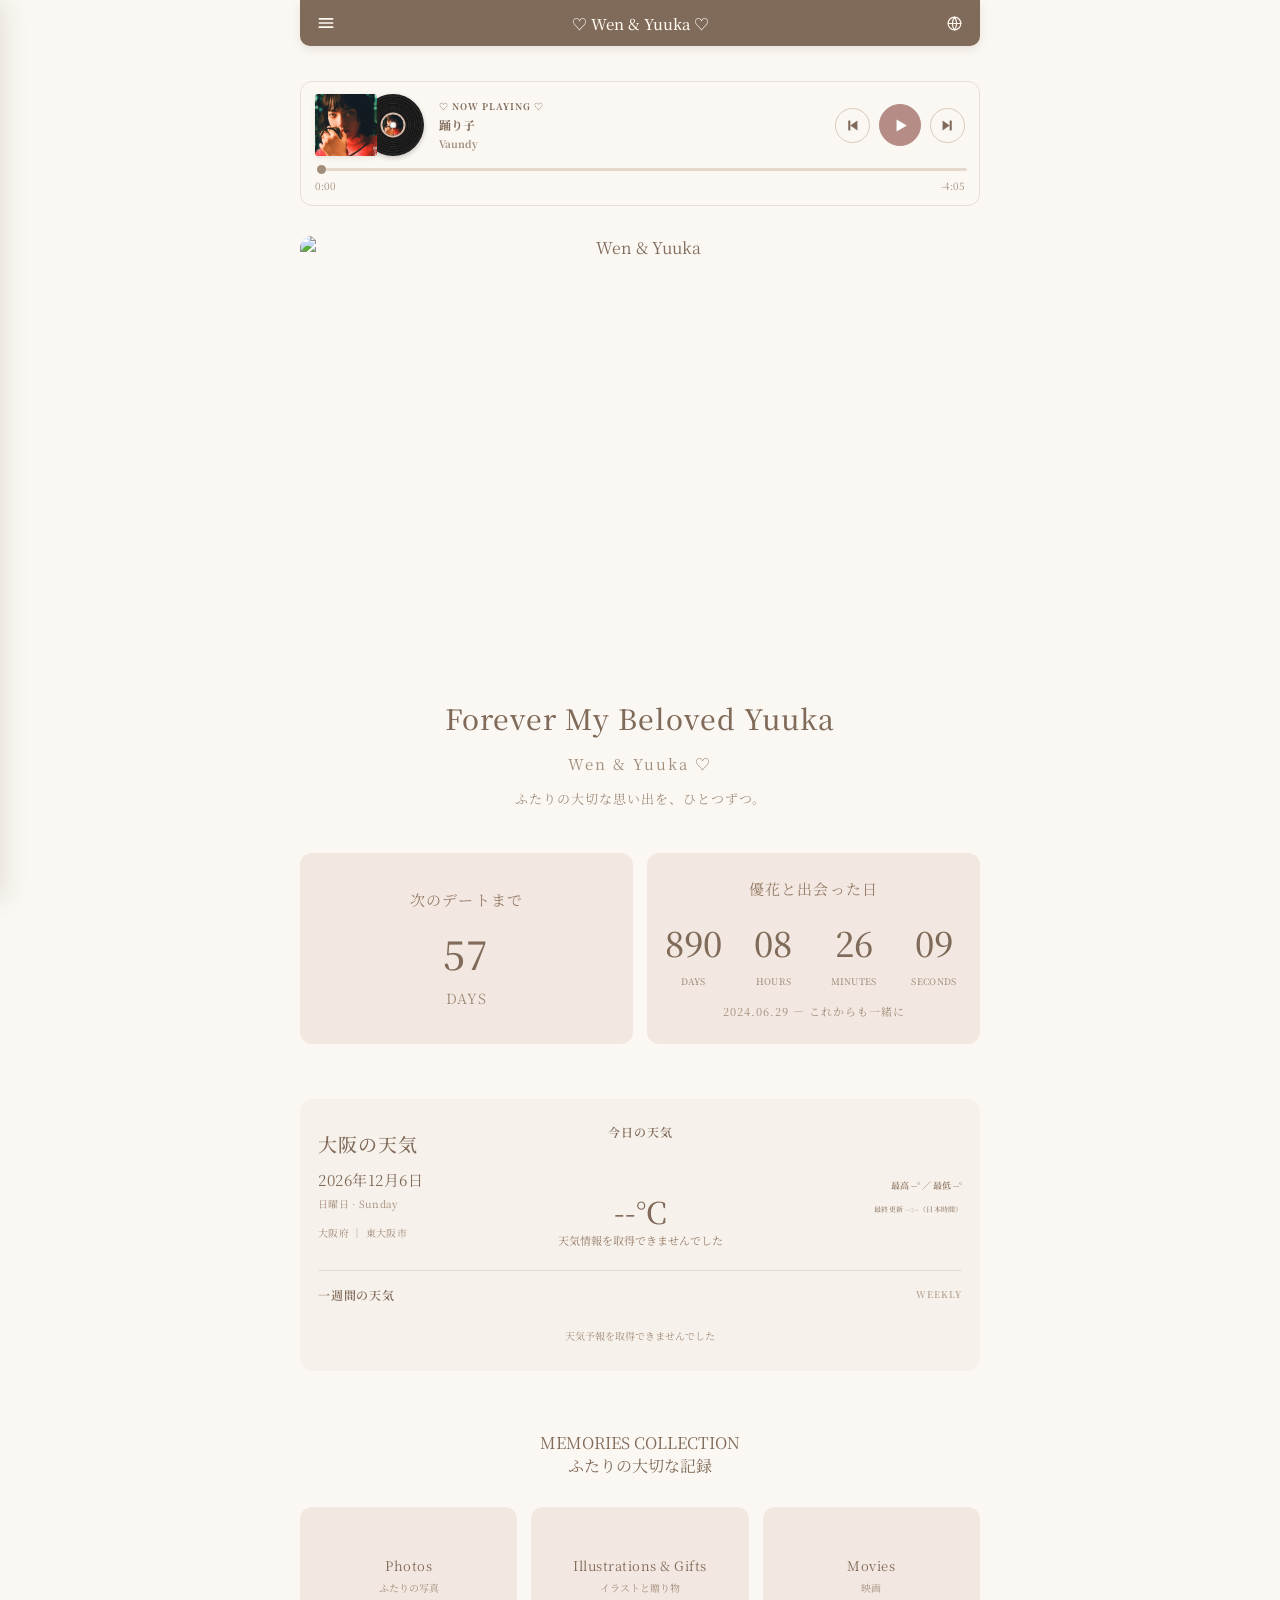
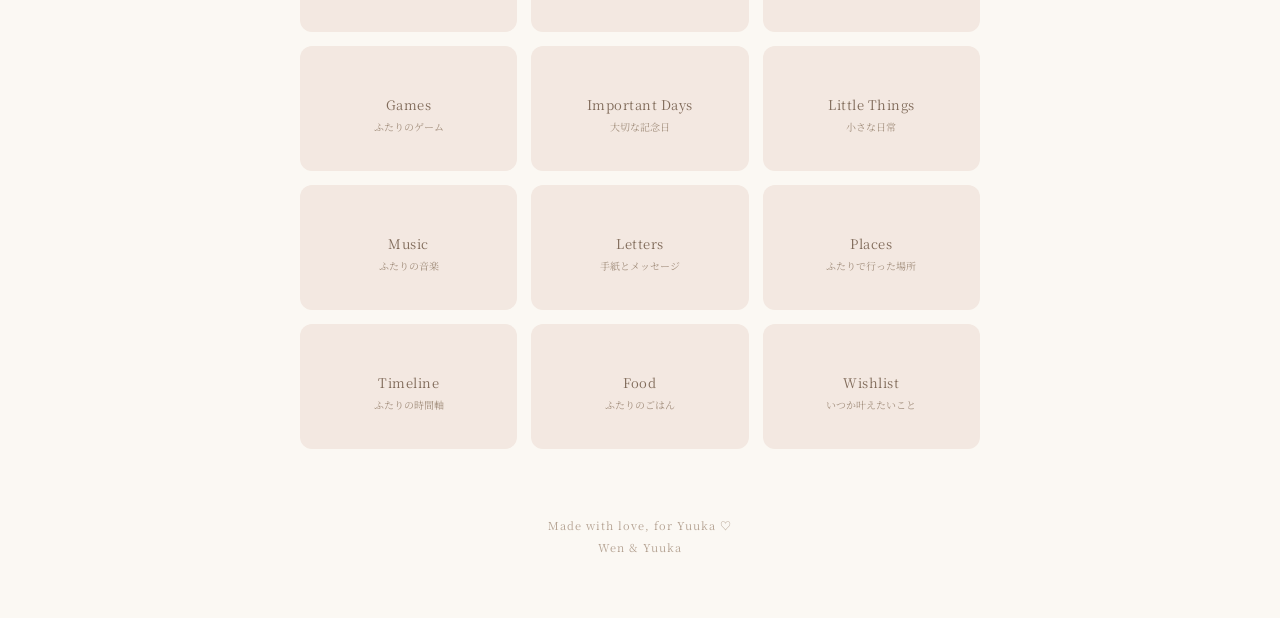
==== index.html @ 811daef7 "Update index.html" ====
<!DOCTYPE html>
<html lang="ja">
<head>
<meta charset="UTF-8">
<meta name="viewport" content="width=device-width, initial-scale=1.0">
<meta name="robots" content="noindex, nofollow">
<title>Forever My Beloved Yuuka</title>
<link rel="preconnect" href="https://fonts.googleapis.com">
<link rel="preconnect" href="https://fonts.gstatic.com" crossorigin>
<link href="https://fonts.googleapis.com/css2?family=Noto+Serif+JP:wght@400;500;600;700&display=swap" rel="stylesheet">
<script src="https://unpkg.com/lucide@latest"></script>
<link rel="stylesheet" href="css/navigation.css">
<style>
* { box-sizing: border-box; }
body {
    margin: 0;
    padding: 0 20px 60px;
    background: #FBF8F3;
    color: #806B5A;
    font-family: 'Noto Serif JP', serif;
    text-align: center;
}
.container {
    width: 100%;
    max-width: 680px;
    margin: 0 auto;
    padding-top: 66px;
}

/* 音樂播放器 */
.music-player {
    width: 100%;
    margin: 15px auto 20px;
    padding: 12px 14px;
    color: #806B5A;
    border: 1px solid #E5DED6;
    border-radius: 12px;
    background: transparent;
}
.player-main {
    display: grid;
    grid-template-columns: 108px minmax(0,1fr) auto;
    align-items: center;
    gap: 10px;
    width: 100%;
}
.player-art { position: relative; width: 108px; height: 62px; flex-shrink: 0; }
.album-cover {
    position: absolute; left: 0; top: 0; z-index: 2;
    width: 62px; height: 62px; display: block;
    object-fit: cover; border-radius: 3px;
    box-shadow: 0 2px 5px rgba(128,107,90,.15);
}
.vinyl-record {
    position: absolute; left: 46.5px; top: 0; z-index: 1;
    width: 62px; height: 62px; overflow: hidden; border-radius: 50%;
    background: radial-gradient(circle,#3A3938 0%,#171717 35%,#292827 36%,#111 39%,#292827 40%,#111 43%,#242322 44%,#101010 48%,#292827 49%,#111 53%,#242322 54%,#101010 58%,#292827 59%,#111 64%,#242322 65%,#101010 70%,#292827 71%,#111 100%);
    box-shadow: 0 2px 5px rgba(0,0,0,.2), inset 0 0 4px rgba(255,255,255,.12);
}
.vinyl-label {
    position: absolute; left: 50%; top: 50%; z-index: 2;
    width: 25px; height: 25px; transform: translate(-50%,-50%);
    border-radius: 50%; object-fit: cover; border: 2px solid #D6B9A9;
}
.vinyl-record::after {
    content: ""; position: absolute; left: 50%; top: 50%; z-index: 3;
    width: 5px; height: 5px; transform: translate(-50%,-50%);
    border-radius: 50%; background: #FBF8F3; border: 1px solid rgba(0,0,0,.3);
}
.vinyl-record.is-playing { animation: vinyl-rotate 5s linear infinite; }
@keyframes vinyl-rotate { from { transform: rotate(0); } to { transform: rotate(360deg); } }
.player-info {
    min-width: 0; margin-left: 6px; display: flex; flex-direction: column;
    justify-content: center; gap: 3px; text-align: left;
}
.now-playing { color: #806B5A; font-size: 9px; letter-spacing: 1px; font-weight: 700; white-space: nowrap; }
.song-title { color: #806B5A; font-size: 12px; font-weight: 700; white-space: nowrap; overflow: hidden; text-overflow: ellipsis; }
.song-artist { color: #A18D7B; font-size: 10px; font-weight: 700; white-space: nowrap; overflow: hidden; text-overflow: ellipsis; }
.player-controls { display: flex; justify-content: flex-end; align-items: center; gap: 9px; flex-shrink: 0; }
.player-controls button {
    width: 35px; height: 35px; display: flex; justify-content: center; align-items: center;
    padding: 0; border: 1px solid #D8C8BA; border-radius: 50%;
    background: transparent; color: #806B5A; cursor: pointer;
    transition: background .2s ease, transform .2s ease;
}
.player-controls button:hover { background: #F3E8E1; transform: scale(1.05); }
.player-controls button svg { width: 17px; height: 17px; fill: #806B5A; stroke: none; }
.player-controls .play-button { width: 42px; height: 42px; background: #B58D86; border-color: #B58D86; }
.player-controls .play-button:hover { background: #A78078; }
.player-controls .play-button svg { width: 19px; height: 19px; fill: #FFFFFF; }
.player-progress-row { display: flex; flex-direction: column; width: 100%; gap: 5px; margin: 10px 0 0; }
.progress-bar {
    order: 1; width: 100%; height: 3px; appearance: none; -webkit-appearance: none;
    background: #E5D8CC; border-radius: 10px; outline: none; cursor: pointer;
}
.progress-bar::-webkit-slider-thumb { -webkit-appearance: none; width: 9px; height: 9px; border-radius: 50%; background: #A18D7B; }
.progress-bar::-moz-range-thumb { width: 9px; height: 9px; border: 0; border-radius: 50%; background: #A18D7B; }
.player-time-row { order: 2; display: flex; justify-content: space-between; width: 100%; }
.player-time, .remaining-time { color: #A18D7B; font-size: 10px; font-variant-numeric: tabular-nums; white-space: nowrap; }

/* 首頁照片與標題 */
.cover-photo { width: 100%; aspect-ratio: 16/10; object-fit: cover; border-radius: 12px; display: block; margin: 30px auto; }
.site-title { margin: 35px 0 12px; font-size: 28px; font-weight: 500; letter-spacing: 1px; line-height: 1.6; }
.subtitle { margin: 8px 0; color: #A18D7B; font-size: 15px; letter-spacing: 2px; }
.description { margin: 15px 0 45px; color: #A18D7B; font-size: 13px; letter-spacing: 1px; }

/* 倒數 */
.countdown-grid { display: grid; grid-template-columns: repeat(2,1fr); gap: 14px; margin: 35px 0 55px; }
.countdown-card {
    display: flex; flex-direction: column; align-items: center; justify-content: center;
    padding: 25px 12px; border-radius: 12px; background: #F3E8E1; text-align: center;
}
.countdown-label { width: 100%; margin-bottom: 18px; color: #947B66; font-size: 15px; letter-spacing: 1.15px; }
.countdown-number { width: 100%; font-size: 39px; font-weight: 500; letter-spacing: 1.15px; line-height: 1.3; font-variant-numeric: tabular-nums; }
.countdown-unit { width: 100%; margin-top: 9px; color: #A18D7B; font-size: 14px; letter-spacing: 1.15px; }
.meeting-time-grid { display: grid; grid-template-columns: repeat(4,minmax(0,1fr)); width: 100%; align-items: center; justify-items: center; gap: 2px; }
.meeting-time-item { min-width: 0; width: 100%; display: flex; flex-direction: column; align-items: center; justify-content: center; }
.meeting-time-number { color: #806B5A; font-size: clamp(20px,5.5vw,34px); font-weight: 500; line-height: 1.5; font-variant-numeric: tabular-nums; white-space: nowrap; }
.meeting-time-label { margin-top: 7px; color: #A18D7B; font-size: 9px; font-weight: 500; letter-spacing: .3px; white-space: nowrap; }
.meeting-footer { margin-top: 15px; color: #A18D7B; font-size: 11px; letter-spacing: 1px; }


/* 天氣 */
.weather-section {
    margin: 45px 0 60px;
    padding: 24px 18px 18px;
    border-radius: 12px;
    background: #F7F1EB;
}

/* 三欄式配置 */
.weather-top-layout {
    display: grid;
    grid-template-columns: minmax(0, 1fr) minmax(0, 1fr) minmax(0, 1fr);
    align-items: center;
    gap: 10px;
}

/* 第一欄：日期與地點 */
.weather-info-left {
    min-width: 0;
    text-align: left;
}

.weather-info-left .section-title {
    margin-bottom: 12px;
    font-size: 19px;
    font-weight: 500;
    letter-spacing: 1px;
}

.weather-date {
    margin: 10px 0 14px;
    text-align: left;
}

#weather-date {
    color: #806B5A;
    font-size: 15px;
    letter-spacing: .5px;
    white-space: nowrap;
}

#weather-weekday {
    margin-top: 6px;
    color: #A18D7B;
    font-size: 10px;
    letter-spacing: .3px;
}

.weather-info-left .section-subtitle {
    color: #A18D7B;
    font-size: 10px;
    letter-spacing: .3px;
    white-space: nowrap;
}

/* 第二欄：今日天氣 */
.weather-info-right {
    min-width: 0;
    display: flex;
    flex-direction: column;
    align-items: center;
    justify-content: center;
    text-align: center;
}

.weather-today-label {
    font-weight: 600;
    width: 100%;
    margin-bottom: 10px;
    color: #806B5A;
    font-size: 12px;
    letter-spacing: 1px;
    text-align: center;
}

/* 天氣圖示、溫度、描述垂直排列 */
.weather-main {
    width: 100%;
    display: flex;
    flex-direction: column;
    align-items: center;
    justify-content: center;
    gap: 5px;
}

.weather-main-icon {
    width: 38px;
    height: 38px;
    display: flex;
    align-items: center;
    justify-content: center;
    color: #947B66;
    flex-shrink: 0;
}

.weather-main-icon svg {
    width: 34px;
    height: 34px;
    stroke-width: 1.35;
}

.weather-main-info {
    min-width: 0;
    display: flex;
    flex-direction: column;
    align-items: center;
    justify-content: center;
    gap: 3px;
    text-align: center;
}

.weather-temperature {
    color: #806B5A;
    font-size: 30px;
    line-height: 1.2;
    font-weight: 500;
    font-variant-numeric: tabular-nums;
    text-align: center;
}

.weather-description {
    margin-top: 0;
    color: #947B66;
    font-size: 11px;
    text-align: center;
}

/* 第三欄：詳細資訊 */
.weather-info-third {
    min-width: 0;
    display: flex;
    flex-direction: column;
    align-items: flex-end;
    justify-content: center;
    gap: 8px;
    text-align: right;
}

.weather-details {
    width: 100%;
    display: flex;
    flex-direction: column;
    align-items: flex-end;
    gap: 6px;
    color: #947B66;
    font-size: 9px;
    font-weight: 600;
    line-height: 1.5;
    text-align: right;
    white-space: nowrap;
}

#weather-range {
    margin-top: 4px;
}

/* 更新時間 */
.weather-updated {
    width: 100%;
    margin-top: 3px;
    color: #A18D7B;
    font-size: 7px;
    font-weight: 600;
    letter-spacing: .1px;
    text-align: right;
    white-space: nowrap;
}

/* 一週天氣 */
.weekly-weather {
    margin-top: 22px;
    padding-top: 15px;
    border-top: 1px solid rgba(161,141,123,.22);
}

.weekly-weather-heading {
    font-weight: 600;
    display: flex;
    justify-content: space-between;
    align-items: center;
    margin-bottom: 15px;
    color: #806B5A;
    font-size: 12px;
    letter-spacing: .8px;
}

.weekly-weather-en {
    color: #B5A393;
    font-size: 9px;
    letter-spacing: 1px;
}

.weekly-weather-list {
    display: grid;
    grid-template-columns: repeat(7,minmax(0,1fr));
    gap: 3px;
    width: 100%;
}

.weekly-day {
    min-width: 0;
    display: flex;
    flex-direction: column;
    align-items: center;
    gap: 7px;
}

.weekly-day-date {
    color: #806B5A;
    font-size: 10px;
    font-weight: 500;
    font-variant-numeric: tabular-nums;
    white-space: nowrap;
}

.weekly-day-name {
    color: #A18D7B;
    font-size: 9px;
    white-space: nowrap;
}

.weekly-day-icon {
    height: 21px;
    display: flex;
    align-items: center;
    justify-content: center;
    color: #947B66;
}

.weekly-day-icon svg {
    width: 18px;
    height: 18px;
    stroke-width: 1.35;
}

.weekly-day-max {
    color: #806B5A;
    font-size: 10px;
    font-weight: 600;
    font-variant-numeric: tabular-nums;
}

.weekly-day-min {
    color: #A18D7B;
    font-size: 10px;
    font-variant-numeric: tabular-nums;
}

.weekly-day-rain {
    color: #A18D7B;
    font-size: 9px;
}

.weekly-loading {
    grid-column: 1/-1;
    padding: 10px 0;
    color: #A18D7B;
    font-size: 10px;
    text-align: center;
}

/* 手機版 */
@media (max-width: 480px) {

    .weather-section {
        padding: 22px 12px 17px;
    }

    .weather-top-layout {
        grid-template-columns: 1fr 1fr;
        gap: 6px;
    }

    .weather-info-left .section-title {
        font-size: 16px;
        letter-spacing: .5px;
    }

    #weather-date {
        font-size: 13px;
    }

    #weather-weekday {
        font-size: 9px;
    }

    .weather-info-left .section-subtitle {
        font-size: 9px;
        letter-spacing: 0;
    }

    .weather-today-label {
        font-size: 11px;
    }

    .weather-main-icon {
        width: 34px;
        height: 34px;
    }

    .weather-main-icon svg {
        width: 32px;
        height: 32px;
    }

    .weather-temperature {
        font-size: 26px;
    }

    .weather-description {
        font-size: 10px;
    }

    .weather-details {
        gap: 5px;
        font-size: 9px;
    }

    .weather-updated {
        font-size: 7px;
    }

    .weekly-weather-list {
        gap: 1px;
    }

    .weekly-day {
        gap: 7px;
    }

    .weekly-day-date {
        font-size: 9px;
    }

    .weekly-day-name {
        font-size: 8px;
    }

    .weekly-day-icon svg {
        width: 16px;
        height: 16px;
    }

    .weekly-day-max,
    .weekly-day-min {
        font-size: 9px;
    }

    .weekly-day-rain {
        font-size: 8px;
    }
}

    
/* 回憶分類 */
.memories-section { margin-top: 60px; }
.memories-grid { display: grid; grid-template-columns: repeat(3,1fr); gap: 14px; margin-top: 30px; }
.memory-card {
    min-height: 125px; padding: 20px 8px; display: flex; flex-direction: column;
    align-items: center; justify-content: center; gap: 12px;
    border-radius: 12px; background: #F3E8E1; color: #806B5A;
    text-decoration: none; transition: transform .25s ease, background .25s ease;
}
.memory-card:hover { transform: translateY(-4px); background: #EDE0D7; }
.memory-card svg { width: 25px; height: 25px; color: #947B66; stroke-width: 1.3; }
.memory-name { font-size: 13px; letter-spacing: .5px; }
.memory-japanese { margin-top: -7px; color: #A18D7B; font-size: 10px; }
footer { margin-top: 65px; color: #B5A393; font-size: 11px; letter-spacing: 1px; line-height: 2; }

/* 手機版 */
@media (max-width: 480px) {
    body { padding: 0 15px 45px; }
    .music-player { padding: 10px 9px; }
    .player-main { grid-template-columns: 84px minmax(0,1fr) auto; gap: 6px; }
    .player-art { width: 87.5px; height: 50px; }
    .player-info { margin-left: 6px; }
    .album-cover { width: 50px; height: 50px; }
    .vinyl-record { width: 50px; height: 50px; left: 37.5px; }
    .vinyl-label { width: 21px; height: 21px; }
    .vinyl-record::after { width: 4px; height: 4px; }
    .now-playing { font-size: 8px; letter-spacing: .6px; }
    .song-title { font-size: 11px; }
    .song-artist { font-size: 9px; }
    .player-controls { gap: 6px; }
    .player-controls button { width: 31px; height: 31px; }
    .player-controls button svg { width: 15px; height: 15px; }
    .player-controls .play-button { width: 37px; height: 37px; }
    .player-controls .play-button svg { width: 17px; height: 17px; }
    .cover-photo { margin-top: 20px; }
    .site-title { font-size: 23px; }
    .countdown-grid { gap: 10px; }
    .countdown-card { padding: 22px 8px; }
    .countdown-label { font-size: 15px; margin-bottom: 18px; }
    .countdown-number { font-size: 32px; }
    .countdown-unit { margin-top: 9px; font-size: 14px; }
    .meeting-time-number { font-size: clamp(19px,5.5vw,26px); }
    .meeting-time-label { font-size: 8px; }
    .memories-grid { grid-template-columns: repeat(2,1fr); gap: 12px; }
    .memory-card { min-height: 118px; }
    .weather-section { padding: 22px 12px 17px; }
    .weather-current { gap: 6px; }
    .weather-main { gap: 8px; }
    .weather-main-icon { width: 34px; height: 34px; }
    .weather-main-icon svg { width: 32px; height: 32px; }
    .weather-temperature { font-size: 26px; }
    .weather-description { font-size: 10px; }
    .weather-details { gap: 5px; font-size: 9px; }
    .weekly-weather-list { gap: 1px; }
    .weekly-day { gap: 7px; }
    .weekly-day-date { font-size: 9px; }
    .weekly-day-name { font-size: 8px; }
    .weekly-day-icon svg { width: 16px; height: 16px; }
    .weekly-day-max, .weekly-day-min { font-size: 9px; }
    .weekly-day-rain { font-size: 8px; }
}
@media (min-width: 600px) {
    .meeting-time-grid { column-gap: 12px; }
    .meeting-time-number { font-size: 34px; }
}
/* 首頁：縮小 HOME 與 MEMORIES 之間的距離 */
.home-section {
    margin-bottom: 0 !important;
}

/* 手機版天氣：上方兩欄、下方兩欄 */
@media (max-width: 480px) {

    /* 上方：大阪天氣、今日天氣 */
    .weather-top-layout {
        grid-template-columns: repeat(2, minmax(0, 1fr));
        gap: 14px 8px;
    }

    /* 下方詳細資訊：橫向兩欄 */
    .weather-info-third {
        grid-column: 1 / -1;
        width: 100%;
        align-items: stretch;
        gap: 8px;
        margin-top: 5px;
    }

    .weather-details {
        width: 100%;
        display: grid;
        grid-template-columns: repeat(2, minmax(0, 1fr));
        align-items: center;
        justify-items: center;
        gap: 10px 6px;
        font-size: 9px;
        text-align: center;
        white-space: nowrap;
    }

    #weather-range {
        margin-top: 0;
    }

    /* 最終更新時間 */
    .weather-updated {
        width: 100%;
        margin-top: 2px;
        font-size: 7px;
        text-align: right;
        white-space: nowrap;
    }

}
    
</style>
</head>

<body>

<main class="container" id="home">

    <!-- 音樂播放器 -->
    <div class="music-player" id="music-player">
        <audio id="audio-player" preload="metadata"></audio>
        <div class="player-main">
            <div class="player-art">
                <img id="album-cover" class="album-cover" src="images/music-covers/odori-ko.jpg" alt="Album cover" onerror="this.style.visibility='hidden'">
                <div class="vinyl-record" id="vinyl-record">
                    <img id="vinyl-label" class="vinyl-label" src="images/music-covers/odori-ko.jpg" alt="Vinyl label">
                </div>
            </div>

            <div class="player-info">
                <span class="now-playing">♡ NOW PLAYING ♡</span>
                <span class="song-title" id="song-title">踊り子</span>
                <span class="song-artist" id="song-artist">Vaundy</span>
            </div>

            <div class="player-controls">
                <button onclick="previousTrack()" aria-label="Previous track" type="button">
                    <svg viewBox="0 0 24 24" aria-hidden="true"><path d="M6 5H9V19H6Z"/><path d="M19 5V19L9 12Z"/></svg>
                </button>
                <button class="play-button" id="play-button" onclick="togglePlay()" aria-label="Play" type="button">
                    <svg viewBox="0 0 24 24" aria-hidden="true"><path d="M7 4.5L20 12L7 19.5Z"/></svg>
                </button>
                <button onclick="nextTrack()" aria-label="Next track" type="button">
                    <svg viewBox="0 0 24 24" aria-hidden="true"><path d="M15 5H18V19H15Z"/><path d="M5 5V19L15 12Z"/></svg>
                </button>
            </div>
        </div>

        <div class="player-progress-row">
            <input type="range" class="progress-bar" id="progress-bar" min="0" max="100" value="0" step="0.1" aria-label="播放進度">
            <div class="player-time-row">
                <span class="player-time" id="player-time">0:00</span>
                <span class="remaining-time" id="remaining-time">-0:00</span>
            </div>
        </div>
    </div>

    <!-- 首頁照片 -->
    <img src="images/cover.jpg" alt="Wen &amp; Yuuka" class="cover-photo" id="recent-photos">

    <!-- 網站標題 -->
    <h1 class="site-title" id="about-website">Forever My Beloved Yuuka</h1>
    <p class="subtitle">Wen &amp; Yuuka ♡</p>
    <p class="description">ふたりの大切な思い出を、ひとつずつ。</p>

    <!-- 倒數工具 -->
    <section class="countdown-grid" id="our-days">
        <div class="countdown-card">
            <div class="countdown-label">次のデートまで</div>
            <div class="countdown-number" id="date-countdown">--</div>
            <div class="countdown-unit">DAYS</div>
        </div>

        <div class="countdown-card">
            <div class="countdown-label">優花と出会った日</div>
            <div class="meeting-time-grid">
                <div class="meeting-time-item"><div class="meeting-time-number" id="meeting-days">--</div><div class="meeting-time-label">DAYS</div></div>
                <div class="meeting-time-item"><div class="meeting-time-number" id="meeting-hours">00</div><div class="meeting-time-label">HOURS</div></div>
                <div class="meeting-time-item"><div class="meeting-time-number" id="meeting-minutes">00</div><div class="meeting-time-label">MINUTES</div></div>
                <div class="meeting-time-item"><div class="meeting-time-number" id="meeting-seconds">00</div><div class="meeting-time-label">SECONDS</div></div>
            </div>
            <div class="meeting-footer">2024.06.29 — これからも一緒に</div>
        </div>
    </section>

   
<!-- 大阪天氣 -->
<section class="weather-section" id="osaka-weather">

    <div class="weather-top-layout">

        <!-- 第一欄：日期與地點 -->
        <div class="weather-info-left">

            <div class="section-title">大阪の天気</div>

            <div class="weather-date">
                <div id="weather-date">----</div>
                <div id="weather-weekday">----</div>
            </div>

            <div class="section-subtitle">
                大阪府 │ 東大阪市
            </div>

        </div>

        <!-- 第二欄：今日天氣 -->
        <div class="weather-info-right">

            <div class="weather-today-label">今日の天気</div>

            <div class="weather-main">

                <div id="weather-icon" class="weather-main-icon">
                    <i data-lucide="cloud-sun"></i>
                </div>

                <div class="weather-main-info">
                    <div id="weather-temperature" class="weather-temperature">--°C</div>
                    <div id="weather-description" class="weather-description">
                        天気を読み込み中...
                    </div>
                </div>

            </div>

        </div>

        <!-- 第三欄：詳細資訊 -->
        <div class="weather-info-third">

            <div class="weather-details">
                <div id="weather-feels">体感 --°C</div>
                <div id="weather-humidity">湿度 --%</div>
                <div id="weather-wind">風速 -- km/h</div>
                <div id="weather-range">最高 --° ／ 最低 --°</div>
            </div>

            <div class="weather-updated" id="weather-updated">
                最終更新 --:--（日本時間）
            </div>

        </div>

    </div>

    <!-- 一週間の天気 -->
    <div class="weekly-weather">

        <div class="weekly-weather-heading">
            <span>一週間の天気</span>
            <span class="weekly-weather-en">WEEKLY</span>
        </div>

        <div id="weekly-weather-list" class="weekly-weather-list">
            <div class="weekly-loading">
                天気予報を読み込み中...
            </div>
        </div>

    </div>

</section>

    <!-- 回憶收藏分類 -->
    <section class="memories-section" id="our-memories">
        <div class="section-title">MEMORIES COLLECTION</div>
        <div class="section-subtitle">ふたりの大切な記録</div>

        <div class="memories-grid">
            <a href="photos.html" class="memory-card"><i data-lucide="camera"></i><span class="memory-name">Photos</span><span class="memory-japanese">ふたりの写真</span></a>
            <a href="gifts.html" class="memory-card"><i data-lucide="gift"></i><span class="memory-name">Illustrations &amp; Gifts</span><span class="memory-japanese">イラストと贈り物</span></a>
            <a href="movies.html" class="memory-card"><i data-lucide="clapperboard"></i><span class="memory-name">Movies</span><span class="memory-japanese">映画</span></a>
            <a href="games.html" class="memory-card"><i data-lucide="gamepad-2"></i><span class="memory-name">Games</span><span class="memory-japanese">ふたりのゲーム</span></a>
            <a href="important-days.html" class="memory-card"><i data-lucide="calendar-heart"></i><span class="memory-name">Important Days</span><span class="memory-japanese">大切な記念日</span></a>
            <a href="little-things.html" class="memory-card"><i data-lucide="heart"></i><span class="memory-name">Little Things</span><span class="memory-japanese">小さな日常</span></a>
            <a href="music.html" class="memory-card"><i data-lucide="music-2"></i><span class="memory-name">Music</span><span class="memory-japanese">ふたりの音楽</span></a>
            <a href="letters.html" class="memory-card"><i data-lucide="mail"></i><span class="memory-name">Letters</span><span class="memory-japanese">手紙とメッセージ</span></a>
            <a href="places.html" class="memory-card"><i data-lucide="map-pin"></i><span class="memory-name">Places</span><span class="memory-japanese">ふたりで行った場所</span></a>
            <a href="timeline.html" class="memory-card"><i data-lucide="clock-3"></i><span class="memory-name">Timeline</span><span class="memory-japanese">ふたりの時間軸</span></a>
            <a href="food.html" class="memory-card"><i data-lucide="utensils"></i><span class="memory-name">Food</span><span class="memory-japanese">ふたりのごはん</span></a>
            <a href="wishlist.html" class="memory-card"><i data-lucide="sparkles"></i><span class="memory-name">Wishlist</span><span class="memory-japanese">いつか叶えたいこと</span></a>
        </div>
    </section>

    <footer>Made with love, for Yuuka ♡<br>Wen &amp; Yuuka</footer>
</main>

<!-- ABOUT US MODAL -->
<div class="about-modal" id="aboutModal" aria-hidden="true" hidden>

    <div class="about-modal-overlay" data-about-close></div>

    <section
        class="about-modal-content"
        role="dialog"
        aria-modal="true"
        aria-labelledby="aboutModalTitle"
    >

        <button
            class="about-modal-close"
            type="button"
            aria-label="閉じる"
            data-about-close
        >
            ×
        </button>

        <div class="about-modal-inner">

            <!-- HEADER -->
            <header class="about-modal-header">

                <p class="about-eyebrow">
                    OUR LITTLE STORY
                </p>

                <h2 id="aboutModalTitle">
                    私たちについて
                </h2>

                <p class="about-subtitle">
                    About Us ♡
                </p>

                <div class="about-divider">♡</div>

                <p class="about-introduction">
                    ふたりの大切な思い出を、ひとつずつ。
                </p>

            </header>

            <!-- ABOUT US -->
            <section class="about-section">

                <p class="about-section-label">
                    01 — ABOUT US
                </p>

                <h3>ふたりについて</h3>

                <p>
                    私たちは、ゲームをきっかけに出会いました。
                    一緒に遊んだ時間や、何気ない会話、
                    離れていても心を通わせる毎日。
                </p>

                <p>
                    ひとつひとつの出来事が、
                    今ではかけがえのない思い出になっています。
                </p>

                <p>
                    これからも、ふたりでたくさんの景色を見て、
                    小さな幸せを一緒に重ねていきたいです。
                </p>

            </section>

            <!-- ABOUT WEBSITE -->
            <section class="about-section">

                <p class="about-section-label">
                    02 — ABOUT THIS WEBSITE
                </p>

                <h3>このサイトについて</h3>

                <p>
                    このサイトは、私たちの思い出を
                    いつでも振り返ることができるように作った、
                    ふたりだけの小さな場所です。
                </p>

                <p>
                    写真、イラスト、音楽、ゲーム、
                    大切な記念日や何気ない日常。
                </p>

                <p>
                    何気なく過ぎていく毎日の中にも、
                    忘れたくない瞬間がたくさんあります。
                    そんな大切な時間を、ひとつずつ残していきます。
                </p>

            </section>

            <!-- OUR MEMORIES -->
            <section class="about-section">

                <p class="about-section-label">
                    03 — OUR MEMORIES
                </p>

                <h3>大切にしていること</h3>

                <div class="about-memory-list">

                    <div class="about-memory-item">
                        <span class="about-memory-icon">♡</span>
                        <div>
                            <h4>思い出</h4>
                            <p>ふたりで過ごした時間や、忘れたくない出来事。</p>
                        </div>
                    </div>

                    <div class="about-memory-item">
                        <span class="about-memory-icon">♫</span>
                        <div>
                            <h4>好きなもの</h4>
                            <p>一緒に楽しんだ音楽、ゲーム、映画、好きな場所。</p>
                        </div>
                    </div>

                    <div class="about-memory-item">
                        <span class="about-memory-icon">✿</span>
                        <div>
                            <h4>これからのこと</h4>
                            <p>これからふたりで作っていく、新しい思い出。</p>
                        </div>
                    </div>

                </div>

            </section>

            <!-- FOOTER -->
            <footer class="about-modal-footer">

                <div class="about-footer-heart">♡</div>

                <p>これからも、ふたりらしく。</p>

                <span>Forever My Beloved Yuuka</span>

                <small>With love, Wen & Yuuka</small>

            </footer>

        </div>

    </section>

</div>

<script>
/* 音樂播放器 */
const audio = document.getElementById("audio-player");
const progressBar = document.getElementById("progress-bar");
const playButton = document.getElementById("play-button");
const vinylRecord = document.getElementById("vinyl-record");
const albumCover = document.getElementById("album-cover");
const vinylLabel = document.getElementById("vinyl-label");

const tracks = [
    { title: "踊り子", artist: "Vaundy", src: "music/踊り子.mp3", cover: "images/music-covers/odori-ko.jpg" },
    { title: "金木犀の夜", artist: "きのこ帝国", src: "music/金木犀の夜.mp3", cover: "images/music-covers/kinmokusei.jpg" },
    { title: "21", artist: "Gracie Abrams", src: "music/21.mp3", cover: "images/music-covers/21.jpg" },
    { title: "her", artist: "JVKE", src: "music/her.mp3", cover: "images/music-covers/her.jpg" },
    { title: "梅雨", artist: "ゲシュタルト乙女", src: "music/梅雨.mp3", cover: "images/music-covers/tsuyu.jpg" }
];
let currentTrack = 0;

const playIcon = `<svg viewBox="0 0 24 24" aria-hidden="true"><path d="M7 4.5L20 12L7 19.5Z"/></svg>`;
const pauseIcon = `<svg viewBox="0 0 24 24" aria-hidden="true"><path d="M6 4H10V20H6Z"/><path d="M14 4H18V20H14Z"/></svg>`;

function formatTime(seconds) {
    if (!Number.isFinite(seconds) || seconds < 0) seconds = 0;
    return Math.floor(seconds / 60) + ":" + String(Math.floor(seconds % 60)).padStart(2, "0");
}
function updateVinylAnimation() {
    vinylRecord.classList.toggle("is-playing", !audio.paused && !audio.ended);
}
function loadTrack() {
    const track = tracks[currentTrack];
    audio.pause();
    vinylRecord.classList.remove("is-playing");
    audio.src = track.src;
    audio.load();
    document.getElementById("song-title").textContent = track.title;
    document.getElementById("song-artist").textContent = track.artist;
    albumCover.style.visibility = "visible";
    albumCover.src = track.cover;
    vinylLabel.src = track.cover;
    document.getElementById("player-time").textContent = "0:00";
    document.getElementById("remaining-time").textContent = "-0:00";
    progressBar.value = 0;
    progressBar.max = 100;
    playButton.innerHTML = playIcon;
    playButton.setAttribute("aria-label", "Play");
}
function togglePlay() {
    if (audio.paused) {
        audio.play().catch(error => console.log("無法播放音樂：", error));
    } else {
        audio.pause();
    }
}
function nextTrack() {
    currentTrack = (currentTrack + 1) % tracks.length;
    loadTrack();
    audio.play().catch(error => console.log("無法播放音樂：", error));
}
function previousTrack() {
    currentTrack = (currentTrack - 1 + tracks.length) % tracks.length;
    loadTrack();
    audio.play().catch(error => console.log("無法播放音樂：", error));
}
audio.addEventListener("play", () => {
    playButton.innerHTML = pauseIcon;
    playButton.setAttribute("aria-label", "Pause");
    updateVinylAnimation();
});
audio.addEventListener("pause", () => {
    playButton.innerHTML = playIcon;
    playButton.setAttribute("aria-label", "Play");
    updateVinylAnimation();
});
audio.addEventListener("ended", () => {
    updateVinylAnimation();
    nextTrack();
});
audio.addEventListener("loadedmetadata", () => {
    if (Number.isFinite(audio.duration)) {
        progressBar.max = audio.duration;
        document.getElementById("remaining-time").textContent = "-" + formatTime(audio.duration);
    }
});
audio.addEventListener("timeupdate", () => {
    const duration = Number.isFinite(audio.duration) ? audio.duration : 0;
    const currentTime = audio.currentTime;
    document.getElementById("player-time").textContent = formatTime(currentTime);
    document.getElementById("remaining-time").textContent = "-" + formatTime(Math.max(0, duration - currentTime));
    if (duration > 0) progressBar.value = currentTime;
});
progressBar.addEventListener("input", () => {
    if (Number.isFinite(audio.duration)) audio.currentTime = Number(progressBar.value);
});
loadTrack();

/* 倒數 */
function updateDateCountdown() {
    const today = new Date();
    const todayDate = new Date(today.getFullYear(), today.getMonth(), today.getDate());
    const dateTarget = new Date(2027, 0, 31);
    const dateDifference = Math.ceil((dateTarget - todayDate) / 86400000);
    document.getElementById("date-countdown").textContent = dateDifference >= 0 ? dateDifference : 0;
}
function updateMeetingCounter() {
    const start = new Date("2024-06-29T00:00:00+09:00");
    const now = new Date();
    const diff = Math.max(0, now.getTime() - start.getTime());
    const days = Math.floor(diff / 86400000);
    const hours = Math.floor((diff % 86400000) / 3600000);
    const minutes = Math.floor((diff % 3600000) / 60000);
    const seconds = Math.floor((diff % 60000) / 1000);
    document.getElementById("meeting-days").textContent = days;
    document.getElementById("meeting-hours").textContent = String(hours).padStart(2, "0");
    document.getElementById("meeting-minutes").textContent = String(minutes).padStart(2, "0");
    document.getElementById("meeting-seconds").textContent = String(seconds).padStart(2, "0");
}
updateDateCountdown();
updateMeetingCounter();
setInterval(updateMeetingCounter, 1000);
setInterval(updateDateCountdown, 60000);
/* =====================================
   WEATHER DATE
===================================== */

function updateWeatherDate() {
    const now = new Date();

    const date = new Intl.DateTimeFormat("ja-JP", {
        timeZone: "Asia/Tokyo",
        year: "numeric",
        month: "long",
        day: "numeric"
    }).format(now);

    const weekdayJP = new Intl.DateTimeFormat("ja-JP", {
        timeZone: "Asia/Tokyo",
        weekday: "long"
    }).format(now);

    const weekdayEN = new Intl.DateTimeFormat("en-US", {
        timeZone: "Asia/Tokyo",
        weekday: "long"
    }).format(now);

    document.getElementById("weather-date").textContent = date;

    document.getElementById("weather-weekday").textContent =
        `${weekdayJP} · ${weekdayEN}`;
}

updateWeatherDate();
setInterval(updateWeatherDate, 60000);
/* 大阪・東大阪天氣 */
async function loadOsakaWeather() {
    const icon = document.getElementById("weather-icon");
    const temperature = document.getElementById("weather-temperature");
    const description = document.getElementById("weather-description");
    const feels = document.getElementById("weather-feels");
    const humidity = document.getElementById("weather-humidity");
    const wind = document.getElementById("weather-wind");
    const range = document.getElementById("weather-range");
    const updated = document.getElementById("weather-updated");
    const weeklyList = document.getElementById("weekly-weather-list");
    if (!icon || !temperature || !description) return;

    const url = "https://api.open-meteo.com/v1/forecast" +
        "?latitude=34.6794&longitude=135.6009" +
        "&current=temperature_2m,relative_humidity_2m,apparent_temperature,weather_code,wind_speed_10m,is_day" +
        "&daily=weather_code,temperature_2m_max,temperature_2m_min,precipitation_probability_max" +
        "&timezone=Asia%2FTokyo&forecast_days=7";

    function getWeatherInfo(code, isDay = 1) {
        const weatherTypes = {
            0:["晴れ",isDay?"sun":"moon"], 1:["おおむね晴れ",isDay?"sun":"moon"],
            2:["晴れ時々曇り",isDay?"cloud-sun":"cloud-moon"], 3:["曇り","cloud"],
            45:["霧","cloud-fog"], 48:["霧","cloud-fog"],
            51:["弱い霧雨","cloud-drizzle"], 53:["霧雨","cloud-drizzle"],
            55:["強い霧雨","cloud-rain"], 56:["凍結性の霧雨","cloud-drizzle"],
            57:["強い凍結性の霧雨","cloud-rain"], 61:["弱い雨","cloud-rain"],
            63:["雨","cloud-rain"], 65:["強い雨","cloud-rain"], 66:["凍結性の雨","cloud-rain"],
            67:["強い凍結性の雨","cloud-rain"], 71:["弱い雪","cloud-snow"],
            73:["雪","cloud-snow"], 75:["強い雪","cloud-snow"], 77:["雪あられ","cloud-snow"],
            80:["にわか雨","cloud-drizzle"], 81:["雨","cloud-rain"], 82:["強いにわか雨","cloud-rain"],
            85:["にわか雪","cloud-snow"], 86:["強いにわか雪","cloud-snow"],
            95:["雷雨","cloud-lightning"], 96:["ひょうを伴う雷雨","cloud-lightning"],
            99:["強い雷雨","cloud-lightning"]
        };
        return weatherTypes[code] || ["天気情報","cloud"];
    }

    try {
        const response = await fetch(url);
        if (!response.ok) throw new Error("Weather data unavailable");
        const data = await response.json();
        const current = data.current;
        const daily = data.daily;
        const todayWeather = getWeatherInfo(current.weather_code, current.is_day);

        icon.innerHTML = '<i data-lucide="' + todayWeather[1] + '"></i>';
        temperature.textContent = Math.round(current.temperature_2m) + "°C";
        description.textContent = todayWeather[0];
        feels.textContent = "体感 " + Math.round(current.apparent_temperature) + "°C";
        humidity.textContent = "湿度 " + current.relative_humidity_2m + "%";
        wind.textContent = "風速 " + Math.round(current.wind_speed_10m) + " km/h";
        range.textContent = "最高 " + Math.round(daily.temperature_2m_max[0]) + "° ／ 最低 " + Math.round(daily.temperature_2m_min[0]) + "°";
        updated.textContent = "最終更新 " + new Date().toLocaleTimeString("ja-JP", {
            timeZone: "Asia/Tokyo", hour: "2-digit", minute: "2-digit", hour12: false
        }) + "（日本時間）";

        weeklyList.innerHTML = "";
        daily.time.forEach((date, index) => {
            const dayWeather = getWeatherInfo(daily.weather_code[index]);
            const dateObject = new Date(date + "T00:00:00+09:00");

const monthDay = new Intl.DateTimeFormat("ja-JP", {
    timeZone: "Asia/Tokyo",
    month: "2-digit",
    day: "2-digit"
}).format(dateObject);

const dayName = new Intl.DateTimeFormat("ja-JP", {
    timeZone: "Asia/Tokyo",
    weekday: "long"
}).format(dateObject);
            const rainChance = daily.precipitation_probability_max[index];
            const day = document.createElement("div");
            day.className = "weekly-day";
            day.innerHTML = `
    <div class="weekly-day-date">${monthDay}</div>
    <div class="weekly-day-name">${index === 0 ? "今日 · " : ""}${dayName}</div>
    <div class="weekly-day-icon">
        <i data-lucide="${dayWeather[1]}"></i>
    </div>
    <div class="weekly-day-max">
        ${Math.round(daily.temperature_2m_max[index])}°
    </div>
    <div class="weekly-day-min">
        ${Math.round(daily.temperature_2m_min[index])}°
    </div>
    <div class="weekly-day-rain">
        ${rainChance == null ? "--" : rainChance + "%"}
    </div>
`;
            weeklyList.appendChild(day);
        });
        lucide.createIcons();
    } catch (error) {
        description.textContent = "天気情報を取得できませんでした";
        feels.textContent = "";
        humidity.textContent = "";
        wind.textContent = "";
        weeklyList.innerHTML = '<div class="weekly-loading">天気予報を取得できませんでした</div>';
        console.error("Weather error:", error);
    }
}
loadOsakaWeather();
setInterval(loadOsakaWeather, 30 * 60 * 1000);

/* 初始化所有 Lucide 圖示 */
lucide.createIcons();
</script>
    <script src="js/navigation.js"></script>
</body>
</html>
---- css/navigation.css ----
/* =========================================
   SHARED NAVIGATION
   Forever My Beloved Yuuka
========================================= */

:root {
    --nav-bg: #806B5A;
    --nav-text: #FFF9F0;
    --nav-accent: #B58D86;
    --nav-blue: #8DAFC3;

    --menu-bg: #FBF8F3;
    --menu-text: #806B5A;
    --menu-muted: #A18D7B;
    --menu-border: #E5DED6;
    --menu-card: #F3E8E1;
}

/* =========================================
   TOP NAVIGATION BAR
========================================= */

.site-header {
    position: fixed;
    top: 0;
    left: 50%;
    transform: translateX(-50%);
    z-index: 1000;

    width: var(--nav-width, calc(100% - 30px));
    max-width: 680px;
    height: 46px;

    display: grid;
    grid-template-columns: 1fr auto 1fr;
    align-items: center;

    padding: 0 9px;

    background: var(--nav-bg);
    border-radius: 0 0 10px 10px;
    box-shadow: 0 3px 10px rgba(80, 60, 45, 0.12);

    transition: background 0.25s ease;
}

.nav-button {
    width: 34px;
    height: 34px;

    display: flex;
    align-items: center;
    justify-content: center;

    padding: 0;
    border: none;
    border-radius: 8px;

    background: transparent;
    color: var(--nav-text);

    cursor: pointer;
    transition: background 0.2s ease;
}

.nav-button:hover {
    background: rgba(255, 255, 255, 0.12);
}

.nav-button svg {
    width: 20px;
    height: 20px;
}

.nav-title {
    color: var(--nav-text);
    font-family: 'Noto Serif JP', serif;
    font-size: 15px;
    font-weight: 500;
    text-align: center;
    white-space: nowrap;
}

.language-button {
    justify-self: end;

    width: 34px;
    height: 30px;

    display: flex;
    align-items: center;
    justify-content: center;

    border: none;
    border-radius: 8px;

    background: transparent;
    color: var(--nav-text);

    cursor: pointer;
    transition: background 0.2s ease;
}

.language-button:hover {
    background: rgba(255, 255, 255, 0.12);
}

.language-button svg {
    width: 17px;
    height: 17px;
}

/* =========================================
   LANGUAGE MENU
========================================= */

.language-menu {
    position: fixed;
    top: 56px;
    right: max(24px, calc((100vw - 680px) / 2 + 9px));
    z-index: 1300;

    width: 145px;
    padding: 6px;

    background: var(--menu-bg);
    border: 1px solid var(--menu-border);
    border-radius: 10px;
    box-shadow: 0 5px 18px rgba(80, 60, 45, 0.12);
}

.language-menu[hidden] {
    display: none;
}

.language-option {
    width: 100%;
    display: flex;
    align-items: center;
    justify-content: space-between;

    padding: 9px 10px;

    border: none;
    border-radius: 7px;

    background: transparent;
    color: var(--menu-text);

    font-family: inherit;
    font-size: 13px;
    text-align: left;

    cursor: pointer;
}

.language-option:hover {
    background: var(--menu-card);
}

.language-check {
    color: var(--nav-accent);
    font-size: 13px;
}

/* =========================================
   MENU OVERLAY
========================================= */

.menu-overlay {
    position: fixed;
    inset: 0;
    z-index: 1190;

    background: rgba(45, 37, 31, 0.35);

    opacity: 0;
    visibility: hidden;

    transition:
        opacity 0.3s ease,
        visibility 0.3s ease;
}

.menu-overlay.active {
    opacity: 1;
    visibility: visible;
}

/* =========================================
   SIDE MENU
========================================= */

.side-menu {
    position: fixed;
    top: 0;
    left: 0;
    z-index: 1200;

    width: min(340px, 88vw);
    height: 100vh;
    height: 100dvh;

    padding: 35px 25px 40px;

    overflow-y: auto;
    overscroll-behavior: contain;

    background: var(--menu-bg);
    color: var(--menu-text);

    box-shadow: 5px 0 24px rgba(70, 55, 42, 0.12);

    transform: translateX(-100%);
    transition: transform 0.35s ease;

    text-align: left;
}

.side-menu.active {
    transform: translateX(0);
}

.menu-close {
    position: absolute;
    top: 13px;
    right: 17px;

    width: auto;
    height: auto;

    display: block;

    padding: 0;
    border: none;
    border-radius: 0;

    background: transparent;
    color: var(--menu-text);

    font-family: 'Noto Serif JP', serif;
    font-size: 29px;
    font-weight: 500;
    line-height: 1;

    cursor: pointer;
}

.menu-close:hover {
    background: transparent;
}

.menu-close svg {
    width: 19px;
    height: 19px;
}

.menu-heading {
    margin: 22px 0 18px;

    color: var(--menu-text);
    font-family: 'Noto Serif JP', serif;
    font-size: 17px;
    font-weight: 500;
    letter-spacing: 0.8px;
    text-align: center;
}

/* =========================================
   SOCIAL LINKS
========================================= */

.menu-socials {
    display: flex;
    justify-content: center;
    align-items: center;
    gap: 27px;

    margin: 0 auto 25px;
}

.menu-social-icon {
    width: 25px;
    height: 25px;

    display: flex;
    justify-content: center;
    align-items: center;

    color: #806B5A;
    opacity: 0.95;

    transition: opacity 0.2s ease;
}

.menu-social-icon:hover {
    opacity: 0.65;
}

.menu-social-icon svg {
    width: 23px;
    height: 23px;
    fill: currentColor;
}

.menu-social-icon.notion-icon {
    width: 21px;
    height: 21px;

    border: 1.5px solid #806B5A;
    border-radius: 3px;

    font-family: Arial, sans-serif;
    font-size: 15px;
    font-weight: 700;
}

/* =========================================
   MENU SECTIONS
========================================= */

.menu-divider {
    width: 100%;
    height: 1px;

    margin: 0 auto 23px;

    background: var(--menu-border);
}

.menu-label {
    margin: 0 0 15px;

    color: var(--menu-text);
    font-size: 12px;
    font-weight: 700;
    letter-spacing: 3px;
    text-align: center;
}

.menu-section {
    margin-bottom: 12px;
}

.menu-section-title {
    margin: 0 0 13px;

    color: var(--menu-accent, var(--nav-accent));
    font-family: 'Noto Serif JP', serif;
    font-size: 10px;
    font-weight: 700;
    letter-spacing: 2.5px;
}

.menu-section.home-section .menu-section-title {
    color: var(--nav-accent);
}

.menu-section.memories-section .menu-section-title {
    color: var(--nav-blue);
}

.menu-links {
    display: flex;
    flex-direction: column;
    gap: 5px;
}

.menu-link {
    display: block;
    width: 100%;

    padding: 10px 12px;

    color: var(--menu-text);
    background: transparent;

    border-left: 2px solid transparent;
    border-radius: 4px;

    font-family: 'Noto Serif JP', serif;
    font-size: 12px;
    letter-spacing: 0.2px;
    line-height: 1.6;
    text-decoration: none;

    transition:
        background 0.2s ease,
        border-color 0.2s ease;
}

.menu-link:hover {
    background: var(--menu-card);
}

/* HOME active state */
.menu-section.home-section .menu-link.active {
    background: rgba(181, 141, 134, 0.13);
    border-left-color: var(--nav-accent);
}

/* MEMORIES active state */
.menu-section.memories-section .menu-link.active {
    background: rgba(141, 175, 195, 0.16);
    border-left-color: var(--nav-blue);
}

/* =========================================
   SHORT HEIGHT SCREENS
========================================= */

@media (max-height: 650px) {
    .side-menu {
        padding-top: 25px;
    }

    .menu-heading {
        margin-top: 15px;
    }

    .menu-section {
        margin-bottom: 20px;
    }

    .menu-link {
        padding-top: 8px;
        padding-bottom: 8px;
    }
}

/* =========================================
   DESKTOP MENU
========================================= */

@media (min-width: 769px) {
    .side-menu {
        overflow-y: hidden;
        padding: 15px 22px 18px;
    }

    .menu-heading {
    margin: 22px 0 12px;
    font-size: 17px;
}

.menu-socials {
    margin: 0 auto 18px;
}

.menu-divider {
    margin: 0 auto 15px;
}

    .menu-label {
        margin-bottom: 12px;
    }

    .menu-section {
        margin-bottom: 4px;
    }

    .menu-section-title {
        margin-bottom: 5px;
    }

    .menu-links {
        gap: 1px;
    }

    .menu-link {
        padding: 5px 12px;
        font-size: 11px;
        line-height: 1.35;
    }
}

/* =========================================
   SMALL SCREENS
========================================= */

@media (max-width: 480px) {

   .site-header {
    width: 94% !important;
    max-width: 680px;
    height: 46px;
    padding: 0 7px;
    grid-template-columns: 36px 1fr 36px;
    border-radius: 0 0 14px 14px;
}

    .nav-button,
    .language-button {
        width: 30px;
        height: 30px;
        border-radius: 50%;
    }

    .nav-button svg {
        width: 18px;
        height: 18px;
    }

    .language-button svg {
        width: 16px;
        height: 16px;
    }

    .nav-title {
        font-size: 14px;
    }

    .side-menu {
        padding-left: 19px;
        padding-right: 19px;
    }
}
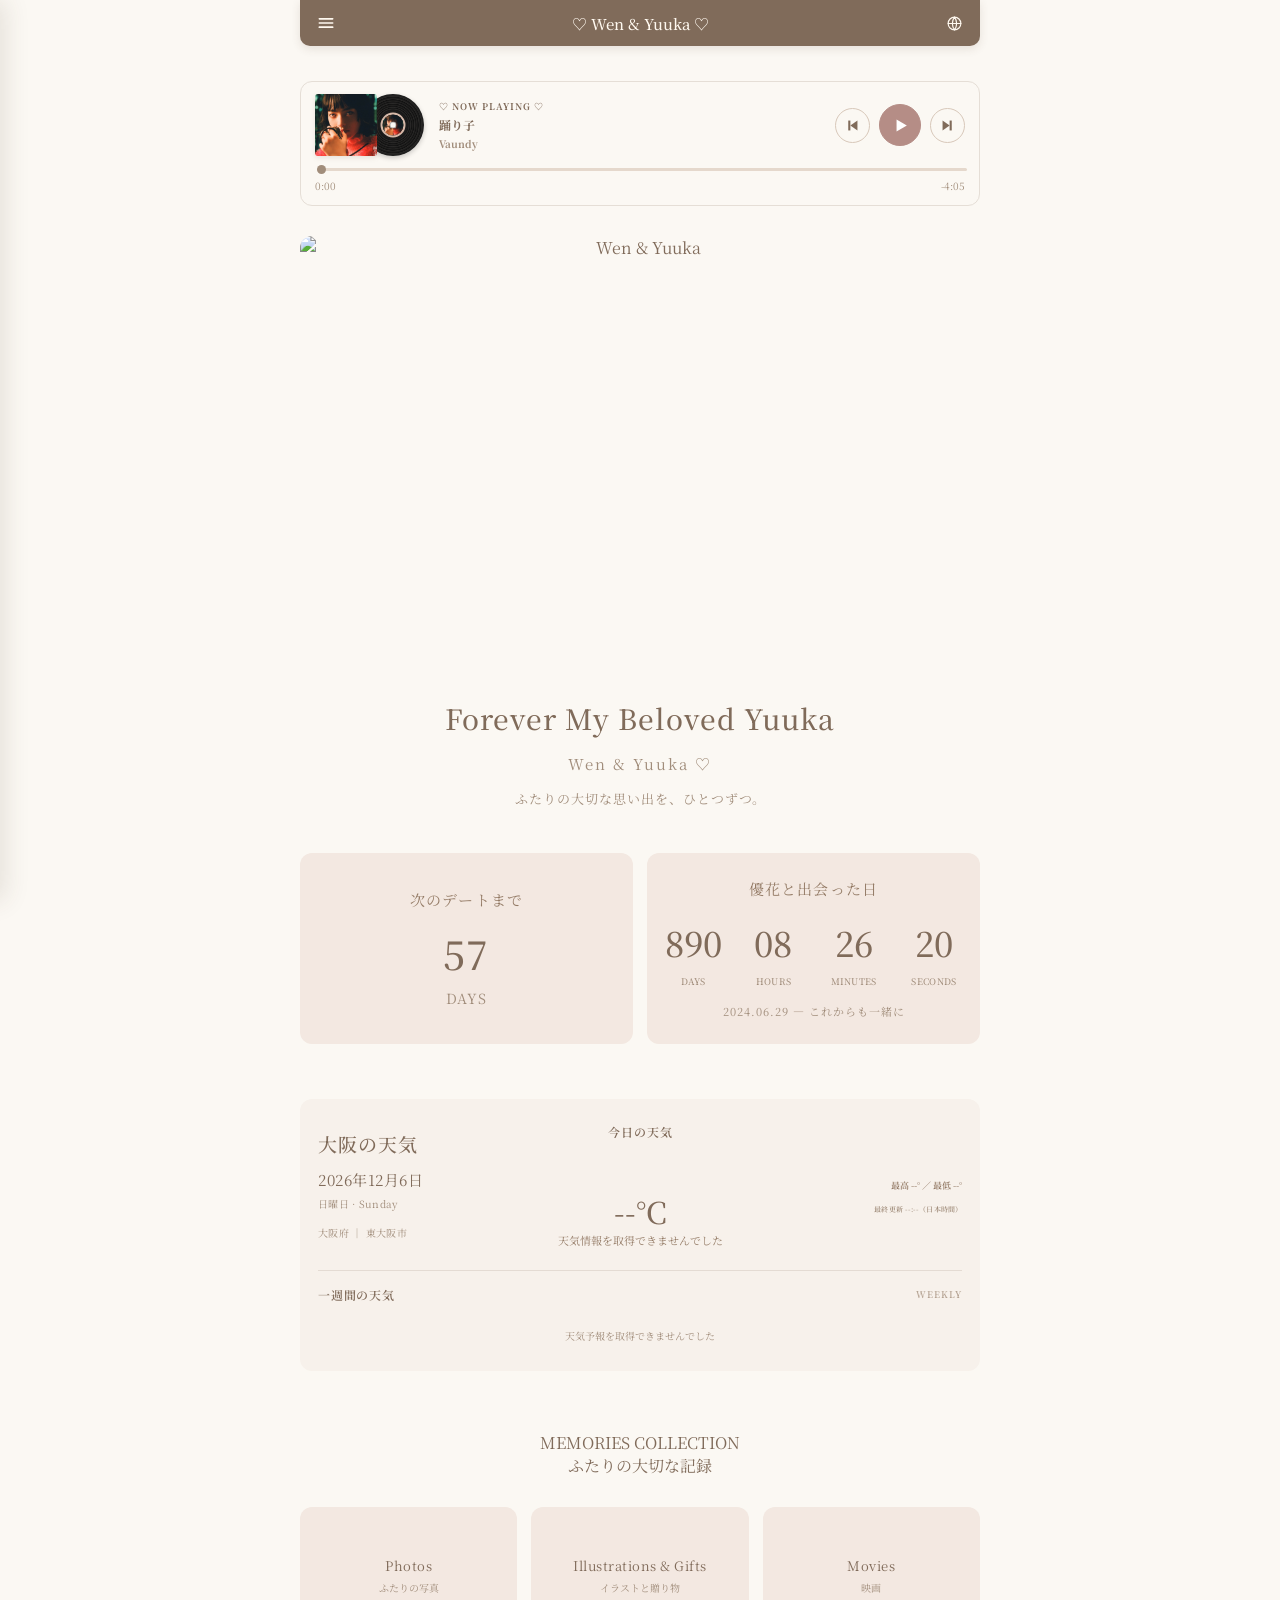
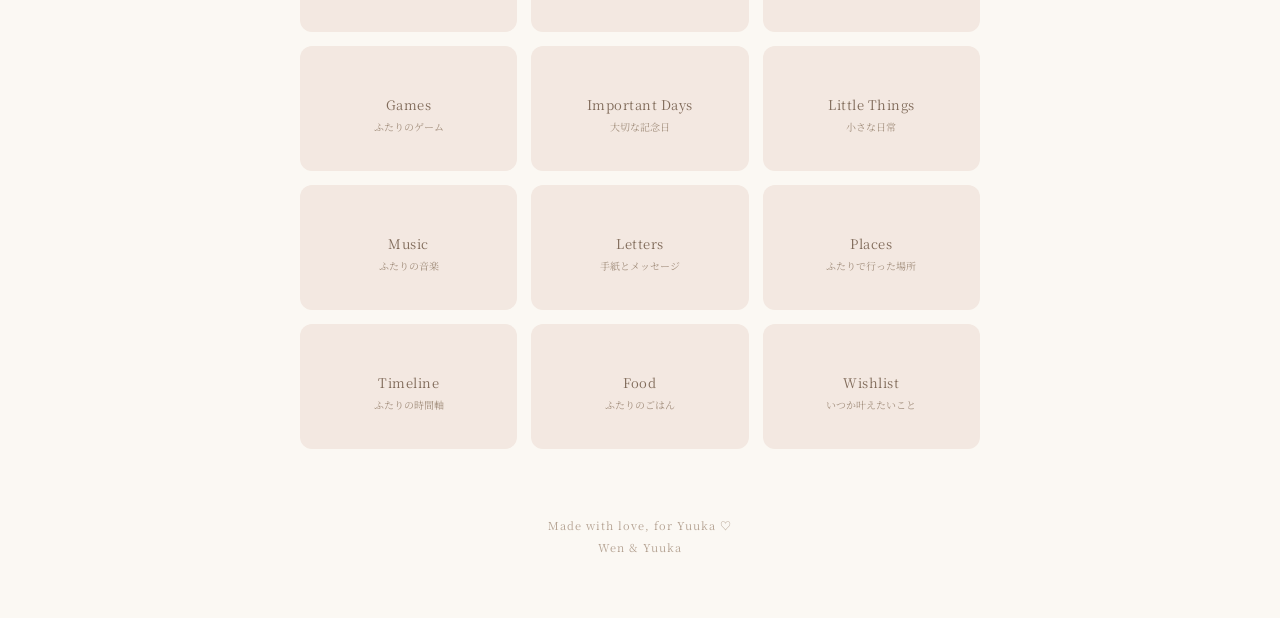
==== commit 0469a394: "Update index.html" ====
--- a/index.html
+++ b/index.html
@@ -544,7 +544,7 @@
     margin-bottom: 0 !important;
 }
 
-/* 手機版天氣：上方兩欄、下方兩欄 */
+/* 手機版天氣：詳細資訊兩行排列 */
 @media (max-width: 480px) {
 
     /* 上方：大阪天氣、今日天氣 */
@@ -553,23 +553,27 @@
         gap: 14px 8px;
     }
 
-    /* 下方詳細資訊：橫向兩欄 */
+    /* 下方詳細資訊：四項橫向排列 */
     .weather-info-third {
         grid-column: 1 / -1;
         width: 100%;
+        display: flex;
+        flex-direction: column;
         align-items: stretch;
-        gap: 8px;
+        gap: 6px;
         margin-top: 5px;
     }
 
     .weather-details {
         width: 100%;
-        display: grid;
-        grid-template-columns: repeat(2, minmax(0, 1fr));
+        display: flex;
+        flex-direction: row;
+        flex-wrap: nowrap;
         align-items: center;
-        justify-items: center;
-        gap: 10px 6px;
-        font-size: 9px;
+        justify-content: space-between;
+        gap: 4px;
+        font-size: 8px;
+        line-height: 1.5;
         text-align: center;
         white-space: nowrap;
     }
@@ -578,10 +582,10 @@
         margin-top: 0;
     }
 
-    /* 最終更新時間 */
+    /* 最終更新時間：第二行靠右 */
     .weather-updated {
         width: 100%;
-        margin-top: 2px;
+        margin-top: 0;
         font-size: 7px;
         text-align: right;
         white-space: nowrap;
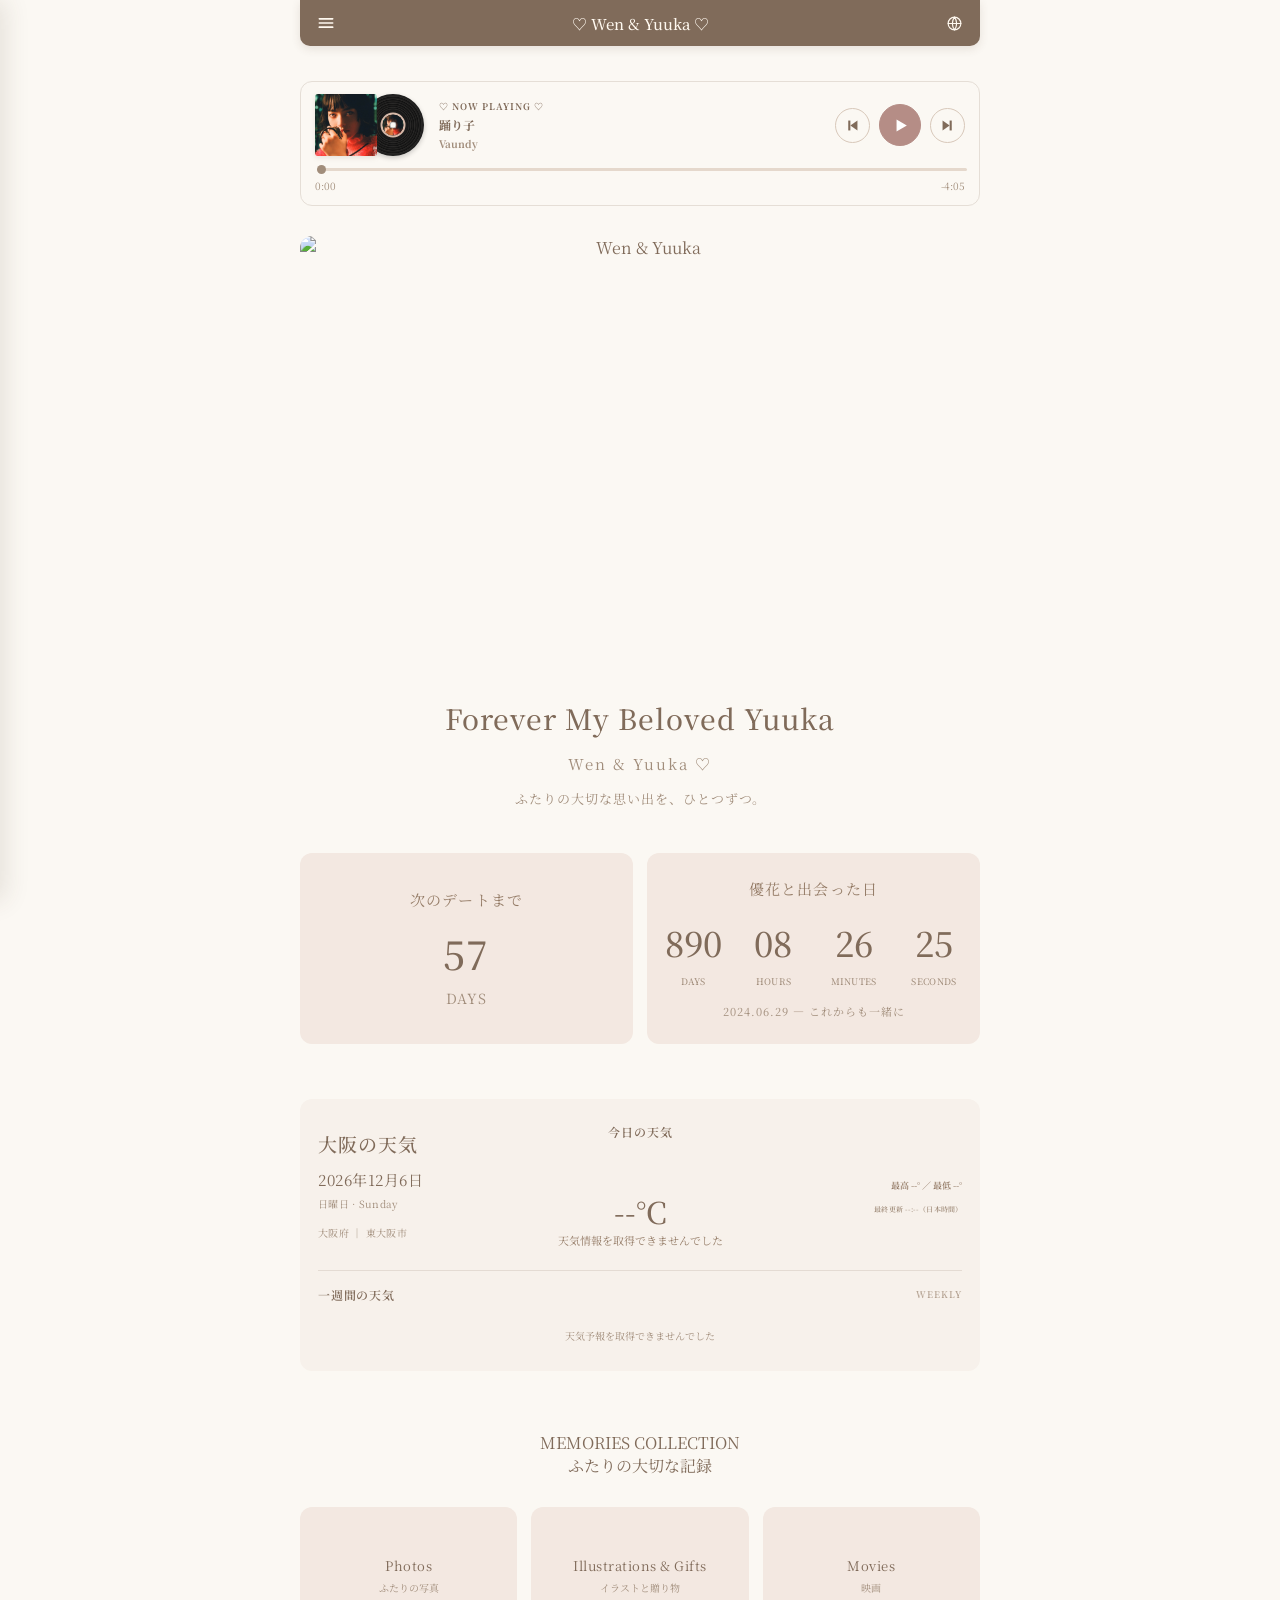
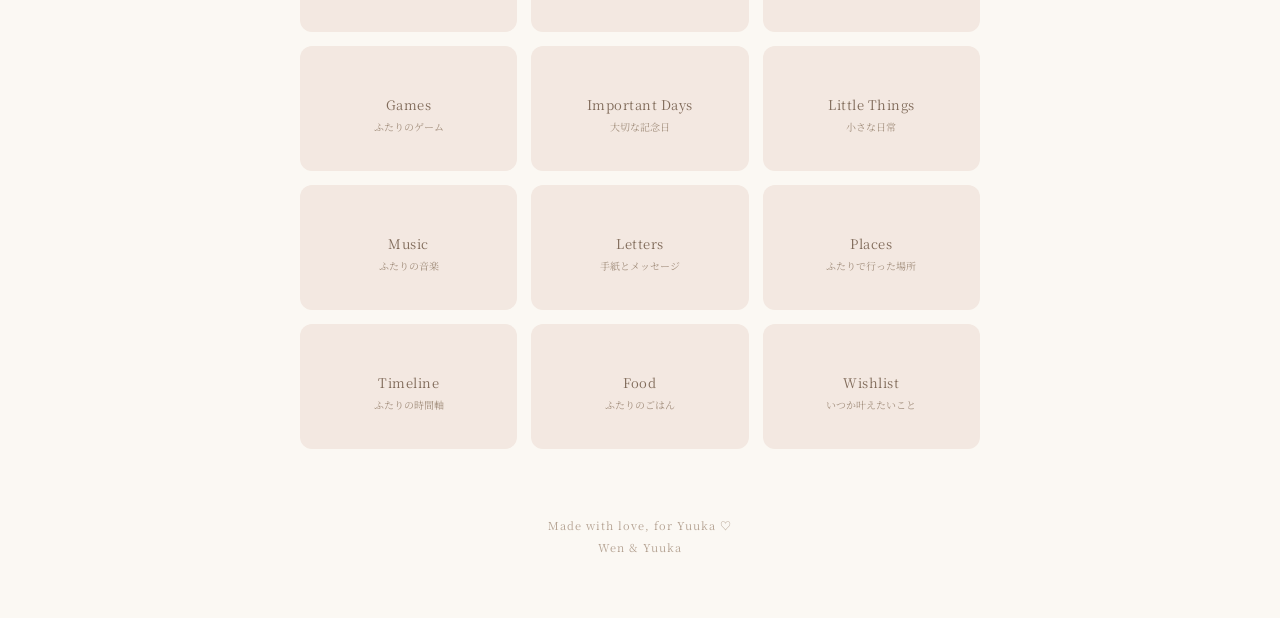
==== commit f51565a1: "Update index.html" ====
--- a/index.html
+++ b/index.html
@@ -555,14 +555,14 @@
 
     /* 下方詳細資訊：四項橫向排列 */
     .weather-info-third {
-        grid-column: 1 / -1;
-        width: 100%;
-        display: flex;
-        flex-direction: column;
-        align-items: stretch;
-        gap: 6px;
-        margin-top: 5px;
-    }
+    grid-column: 1 / -1;
+    width: 100%;
+    display: flex;
+    flex-direction: row;
+    align-items: center;
+    gap: 4px;
+    margin-top: 5px;
+}
 
     .weather-details {
         width: 100%;
@@ -582,14 +582,15 @@
         margin-top: 0;
     }
 
-    /* 最終更新時間：第二行靠右 */
-    .weather-updated {
-        width: 100%;
-        margin-top: 0;
-        font-size: 7px;
-        text-align: right;
-        white-space: nowrap;
-    }
+    /* 最終更新時間：與天氣資訊同一行 */
+.weather-updated {
+    width: auto;
+    margin-top: 0;
+    font-size: 7px;
+    text-align: left;
+    white-space: nowrap;
+    flex-shrink: 0;
+}
 
 }
     
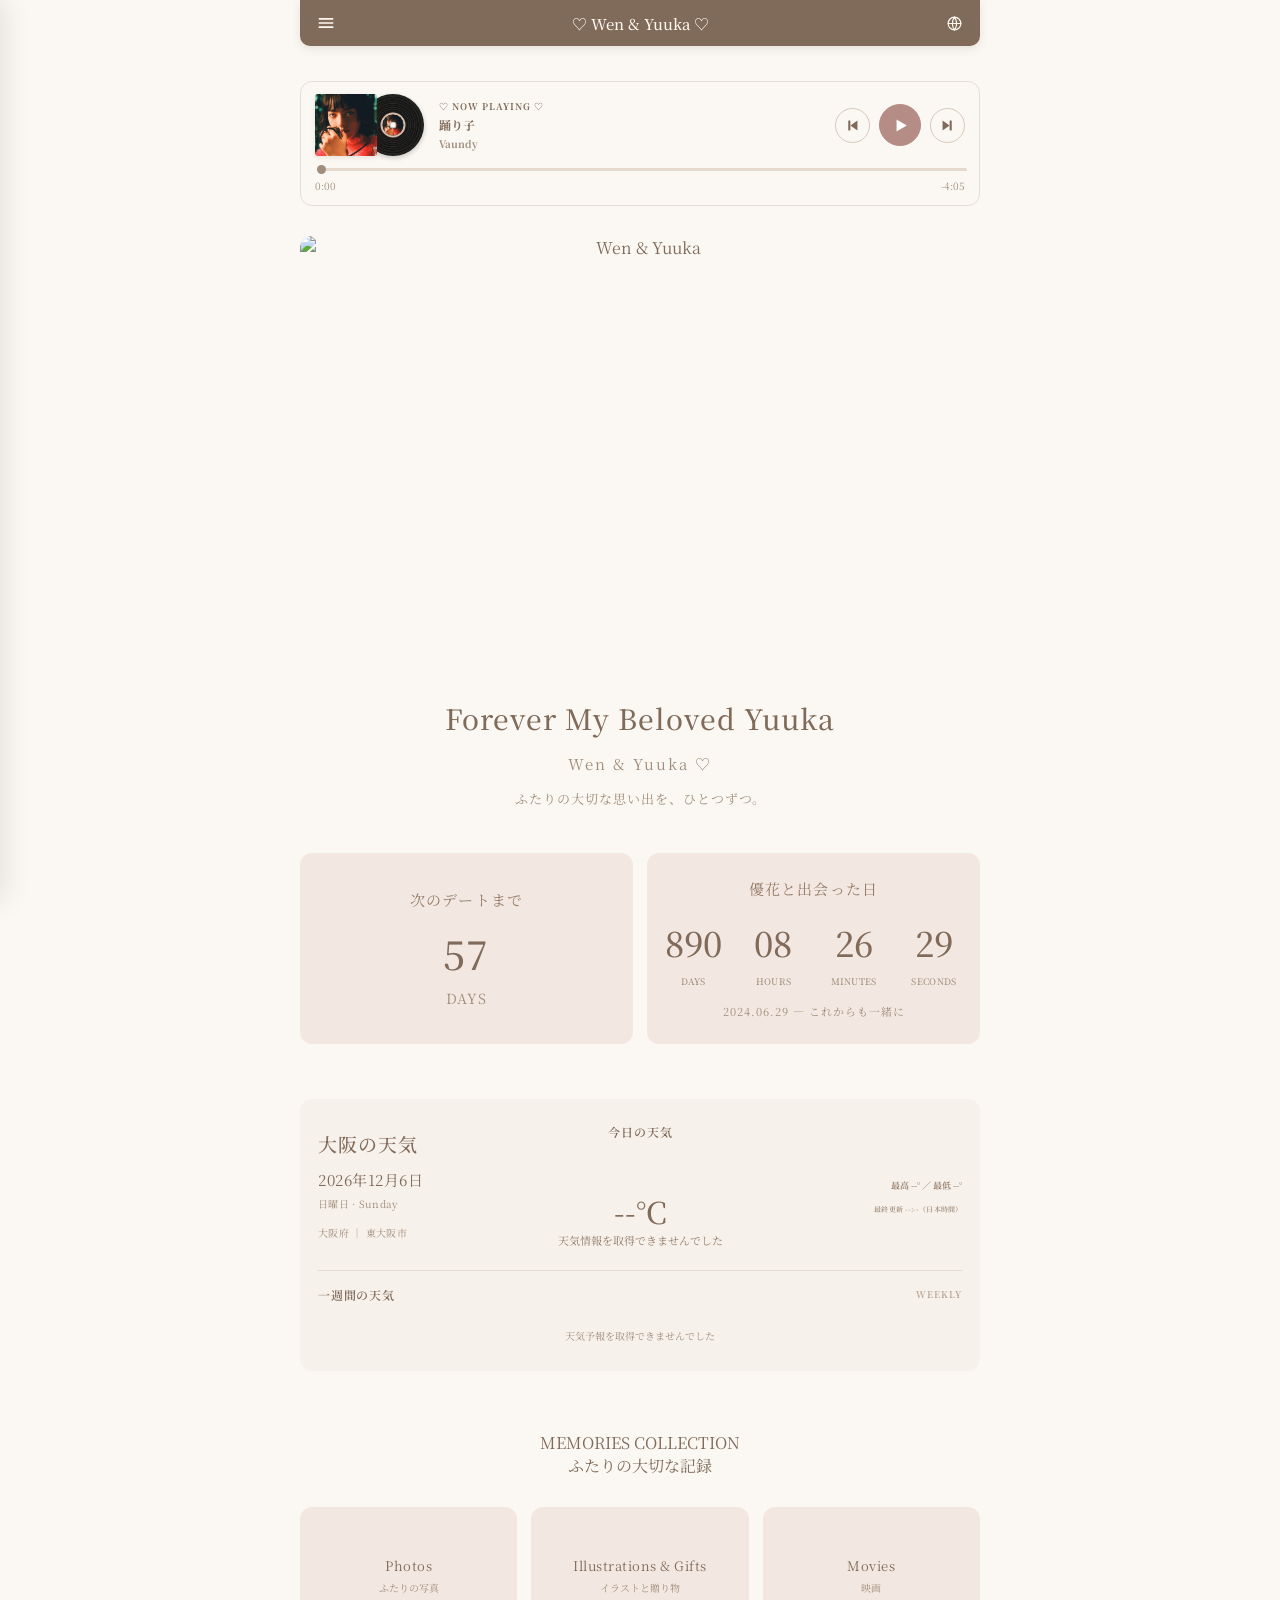
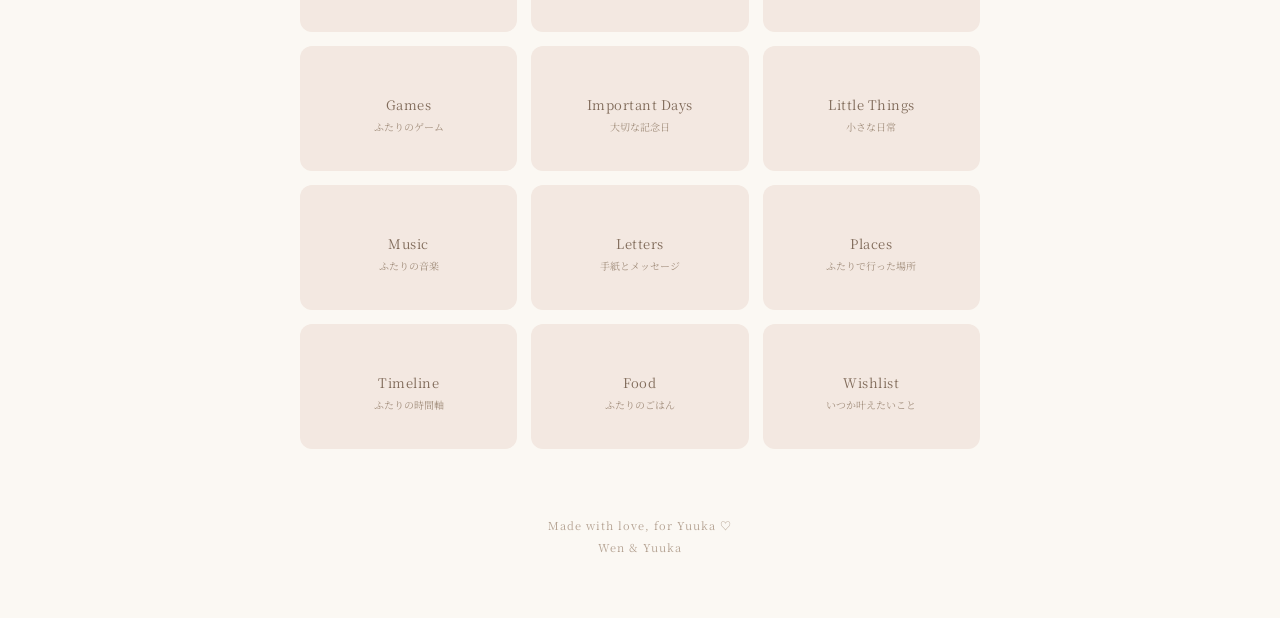
==== commit 9acc1772: "Update index.html" ====
--- a/index.html
+++ b/index.html
@@ -593,7 +593,9 @@
 }
 
 }
-    
+#weather {
+    scroll-margin-top: 85px;
+}    
 </style>
 </head>
 
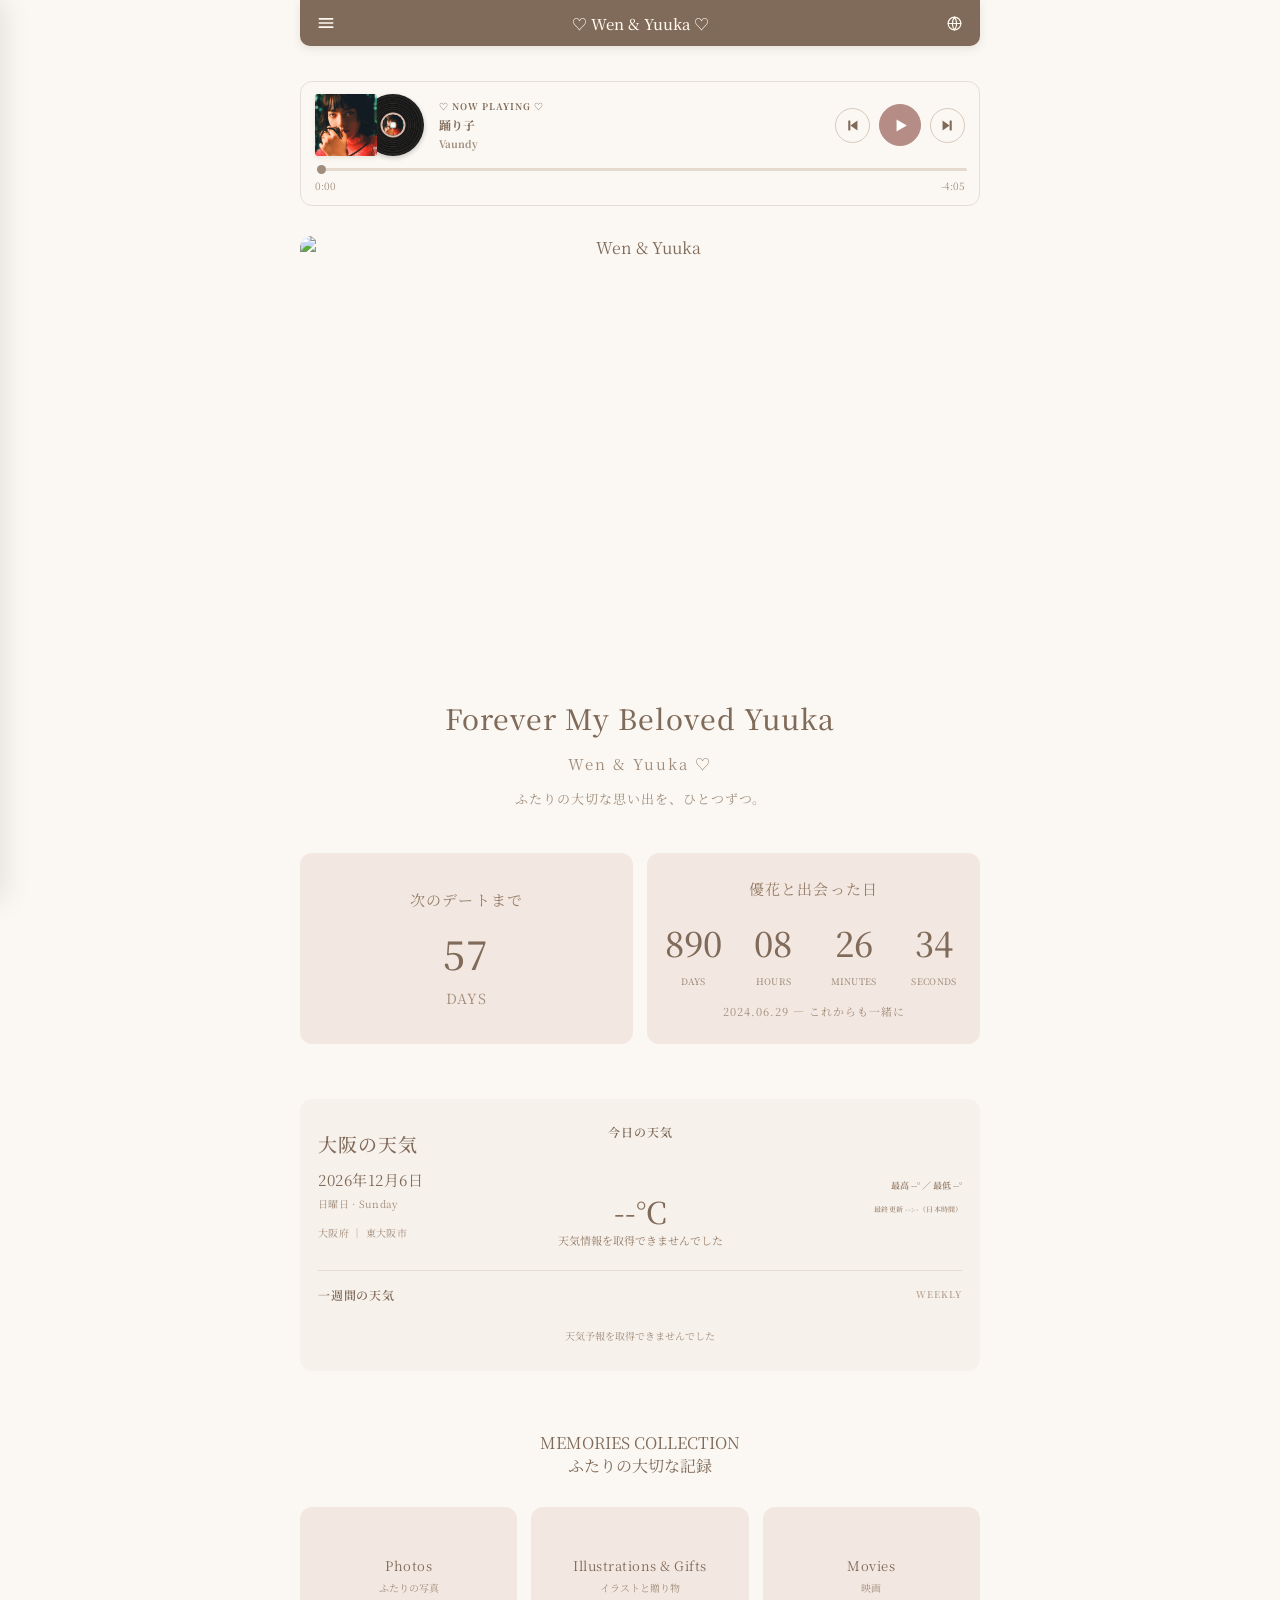
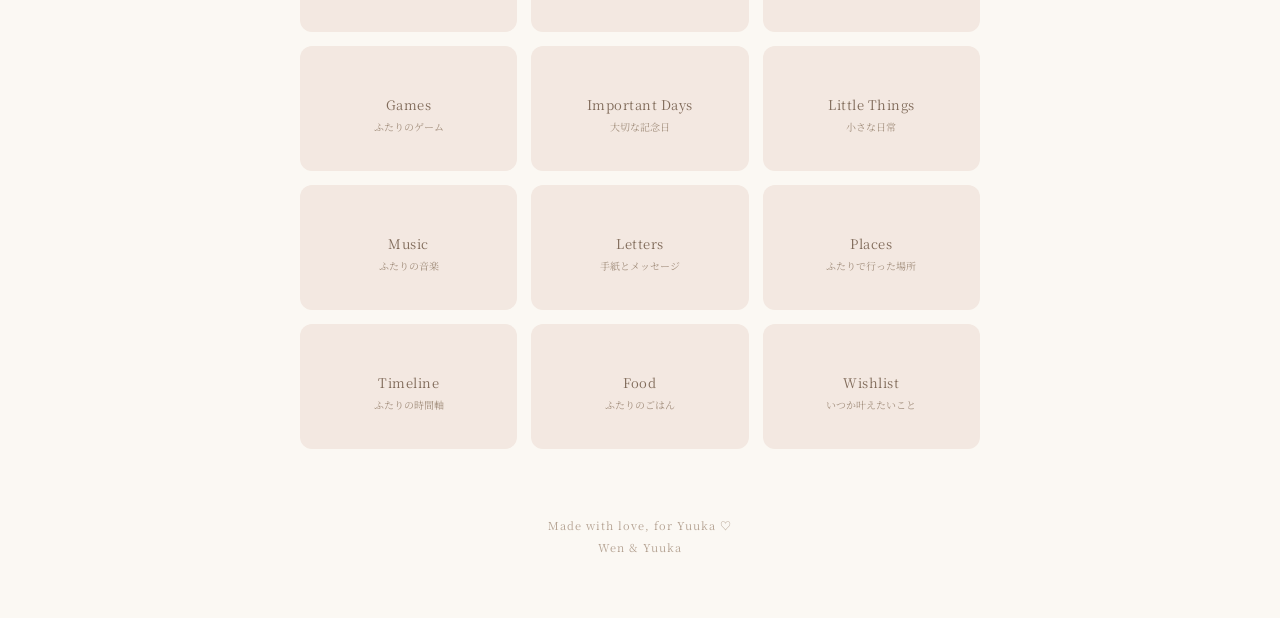
==== commit aae5faf4: "Update index.html" ====
--- a/index.html
+++ b/index.html
@@ -594,7 +594,7 @@
 
 }
 #weather {
-    scroll-margin-top: 85px;
+    scroll-margin-top: 125px;
 }    
 </style>
 </head>
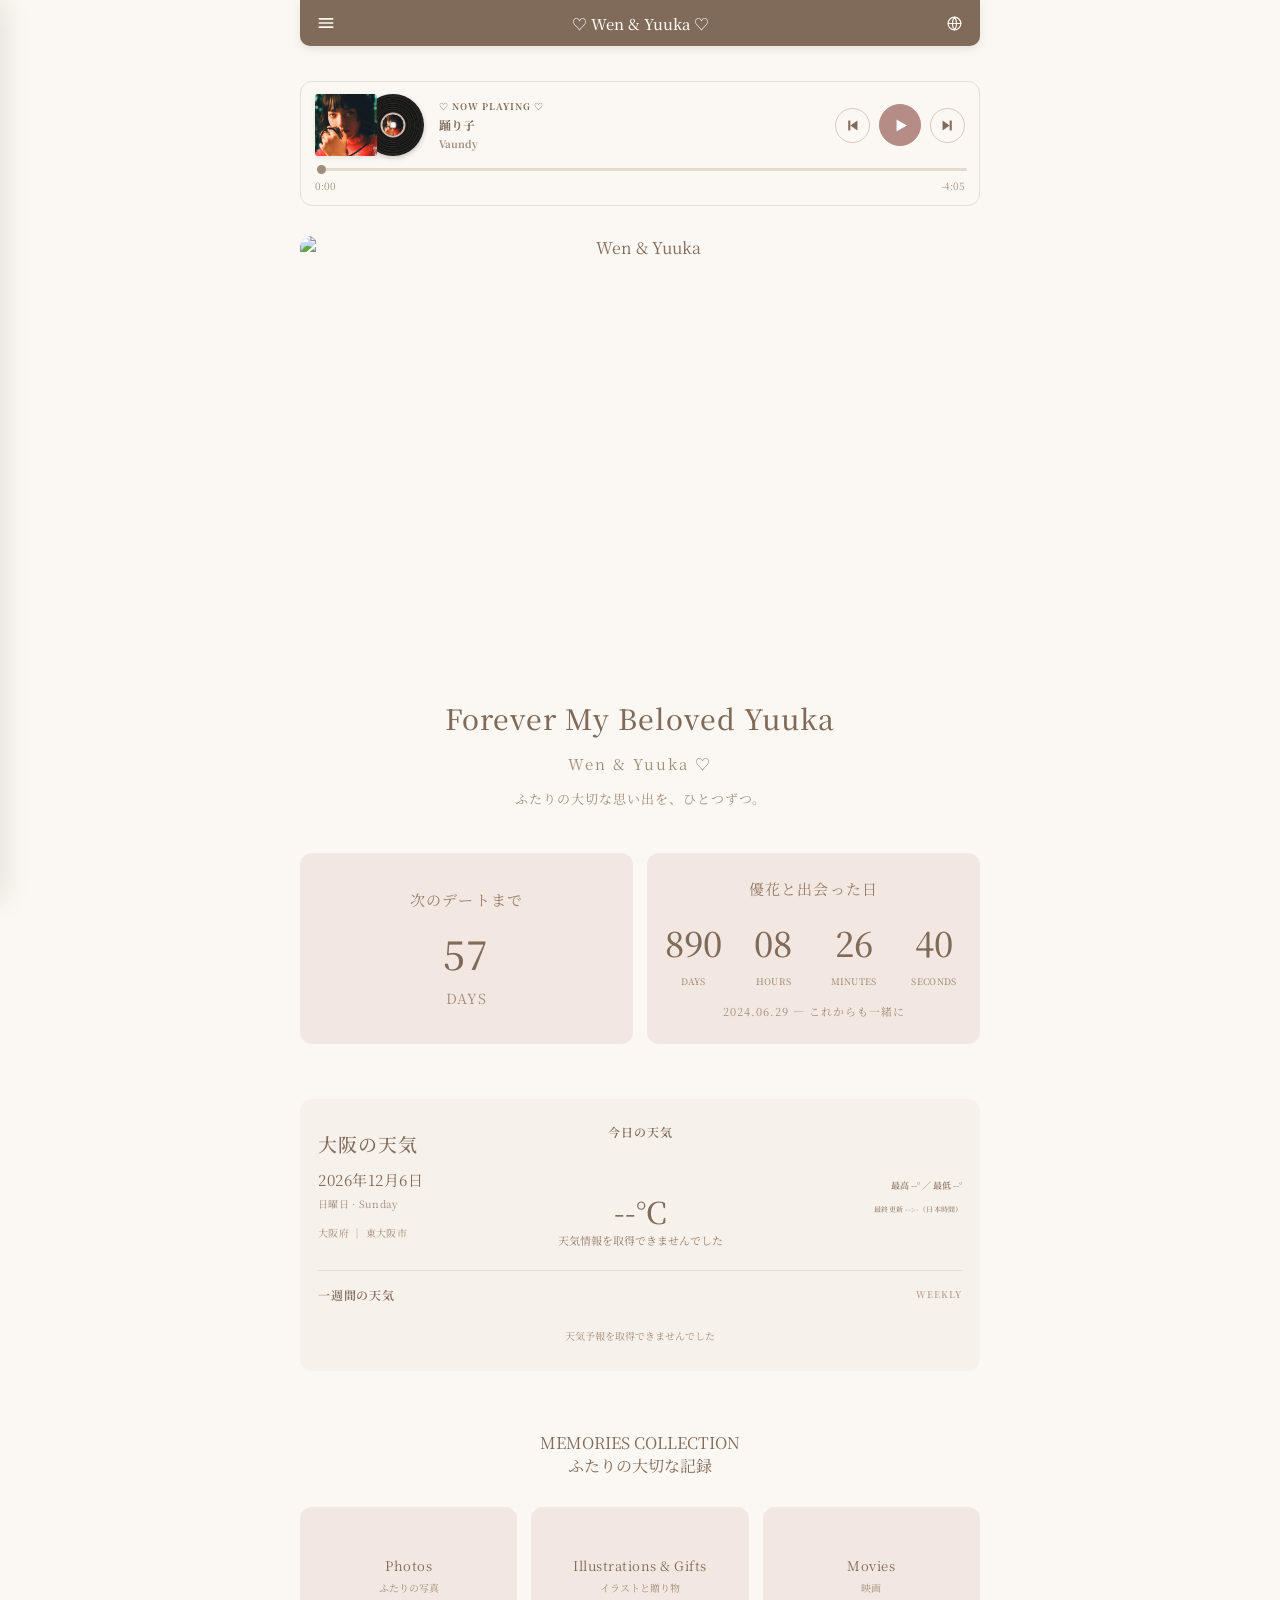
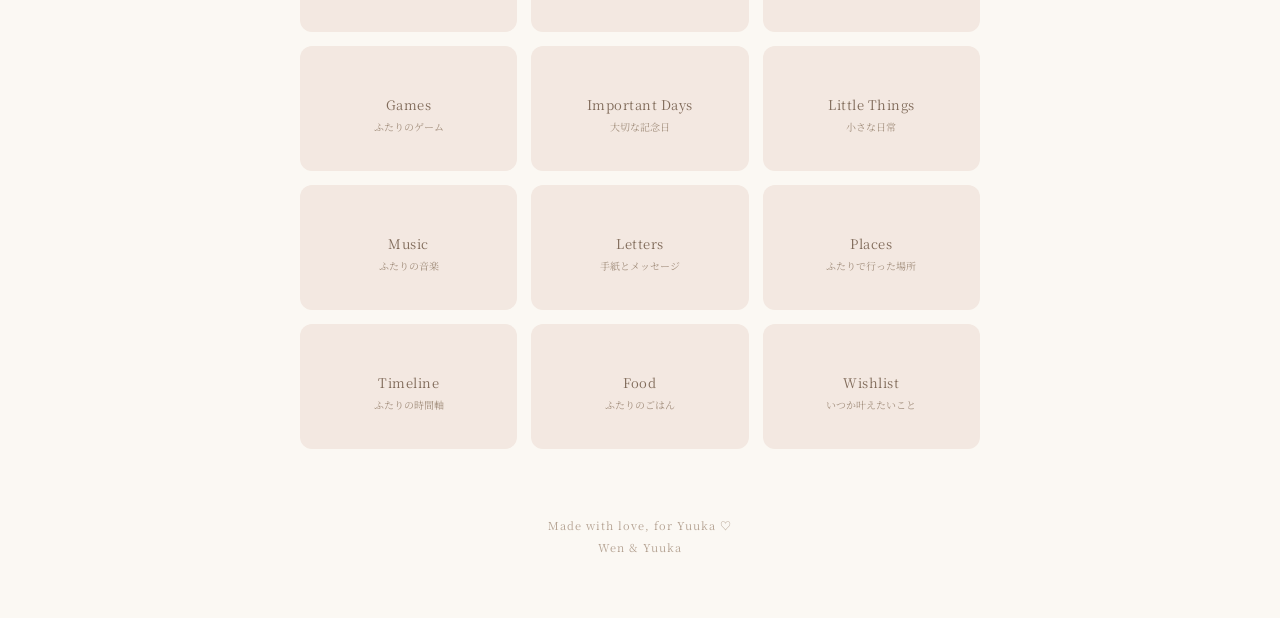
==== commit d2833bb0: "Update index.html" ====
--- a/index.html
+++ b/index.html
@@ -593,7 +593,7 @@
 }
 
 }
-#weather {
+#osaka-weather {
     scroll-margin-top: 125px;
 }    
 </style>
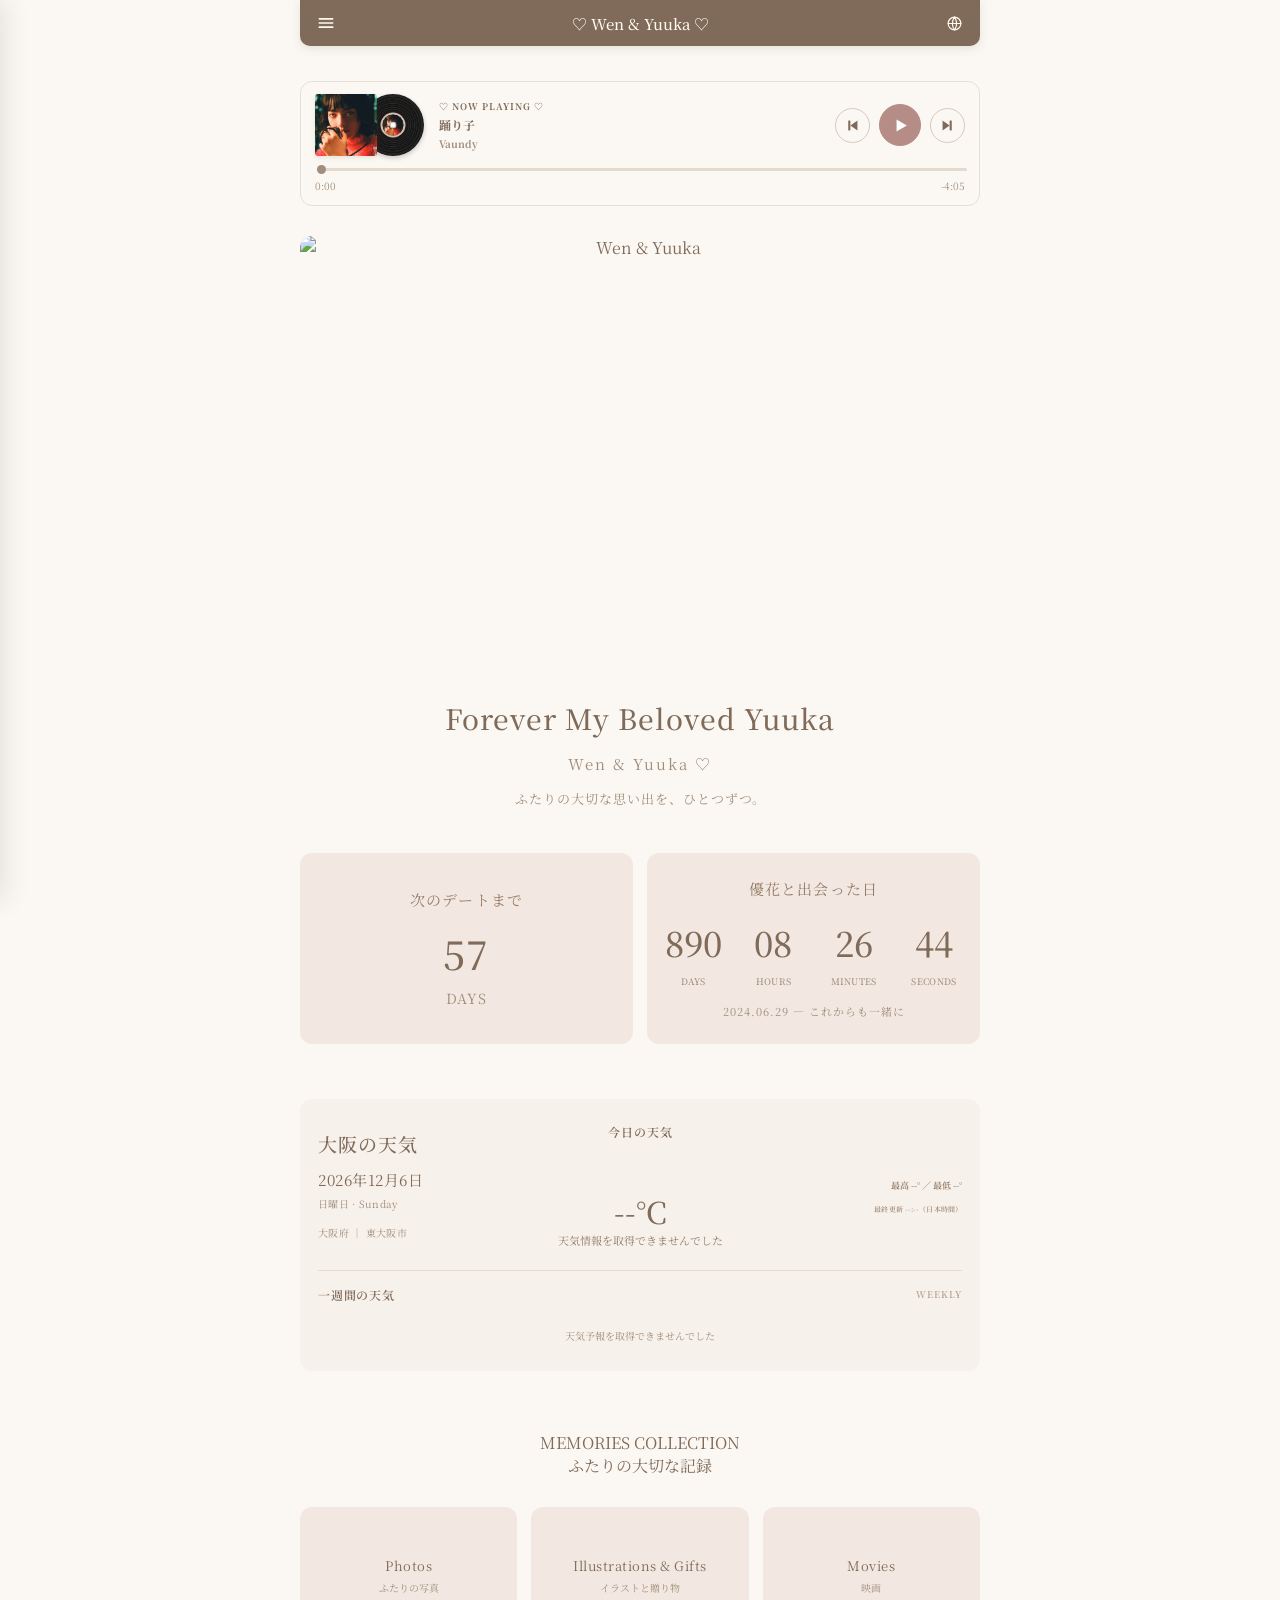
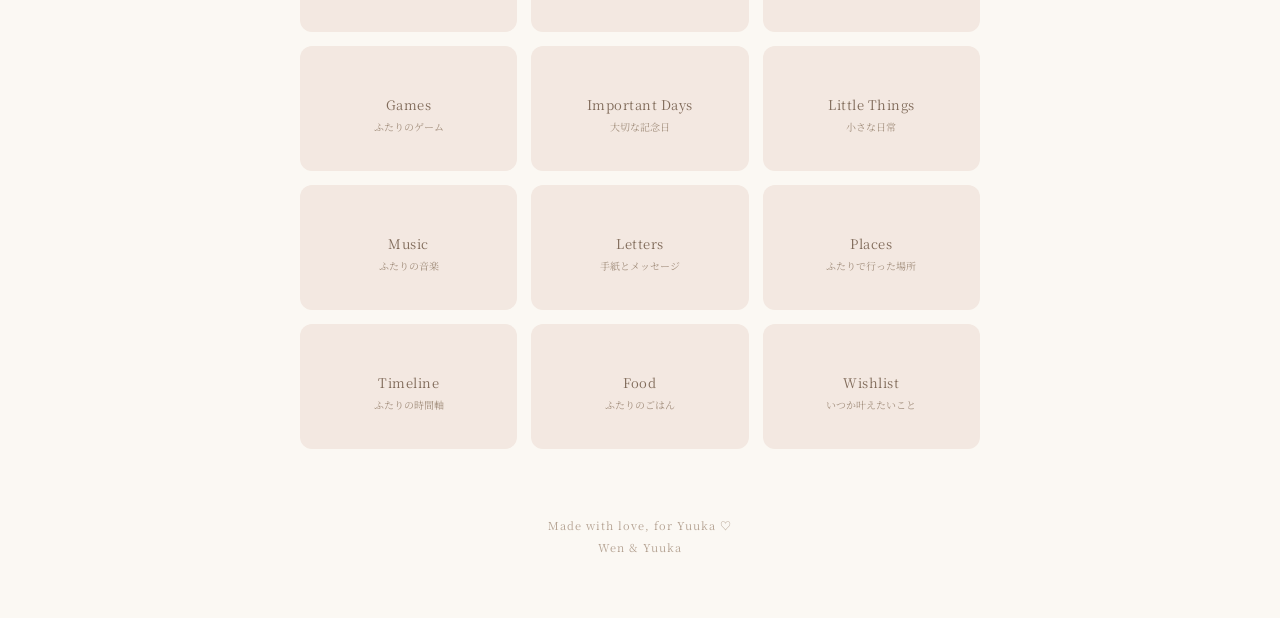
==== commit 50b7e33f: "Remove scroll-margin-top from osaka-weather Removed scroll-margin-top style for osaka-weather." ====
--- a/index.html
+++ b/index.html
@@ -593,9 +593,7 @@
 }
 
 }
-#osaka-weather {
-    scroll-margin-top: 125px;
-}    
+   
 </style>
 </head>
 
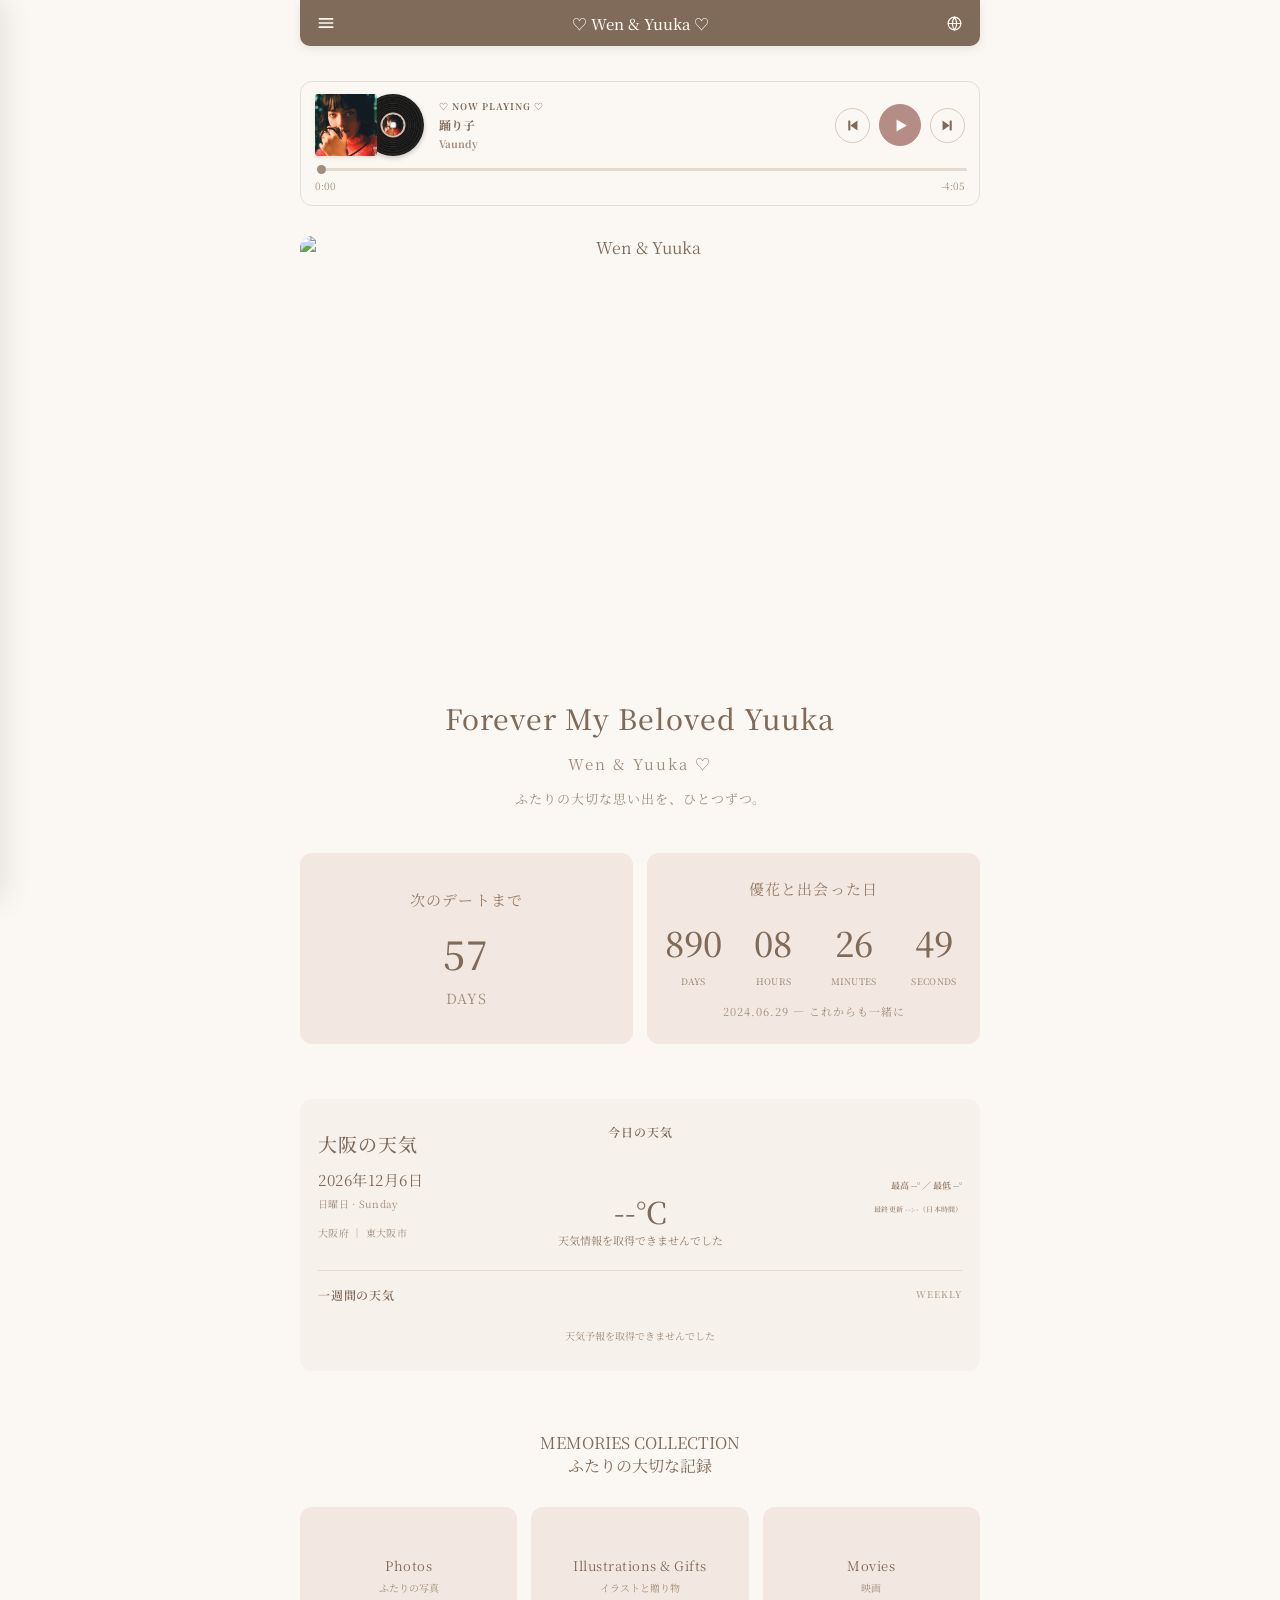
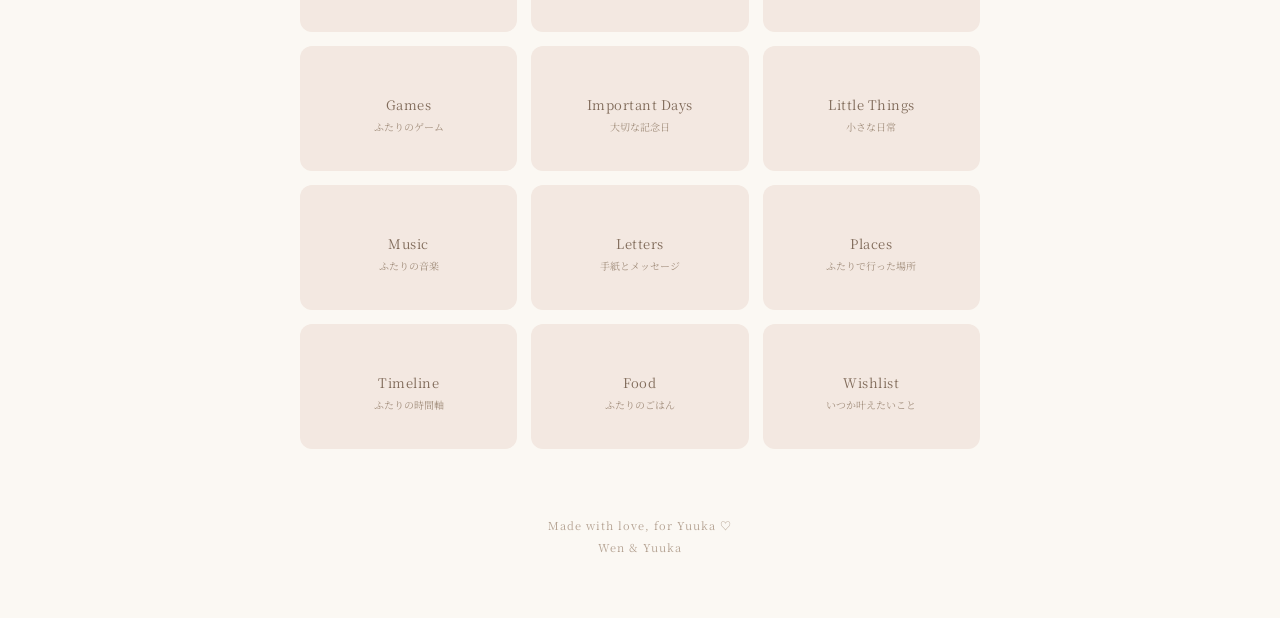
==== commit 65efa3e9: "Update index.html" ====
--- a/index.html
+++ b/index.html
@@ -593,7 +593,10 @@
 }
 
 }
-   
+ /* 降水機率文字 */
+.weather-precipitation {
+    color: #6B9BCB;
+}  
 </style>
 </head>
 
